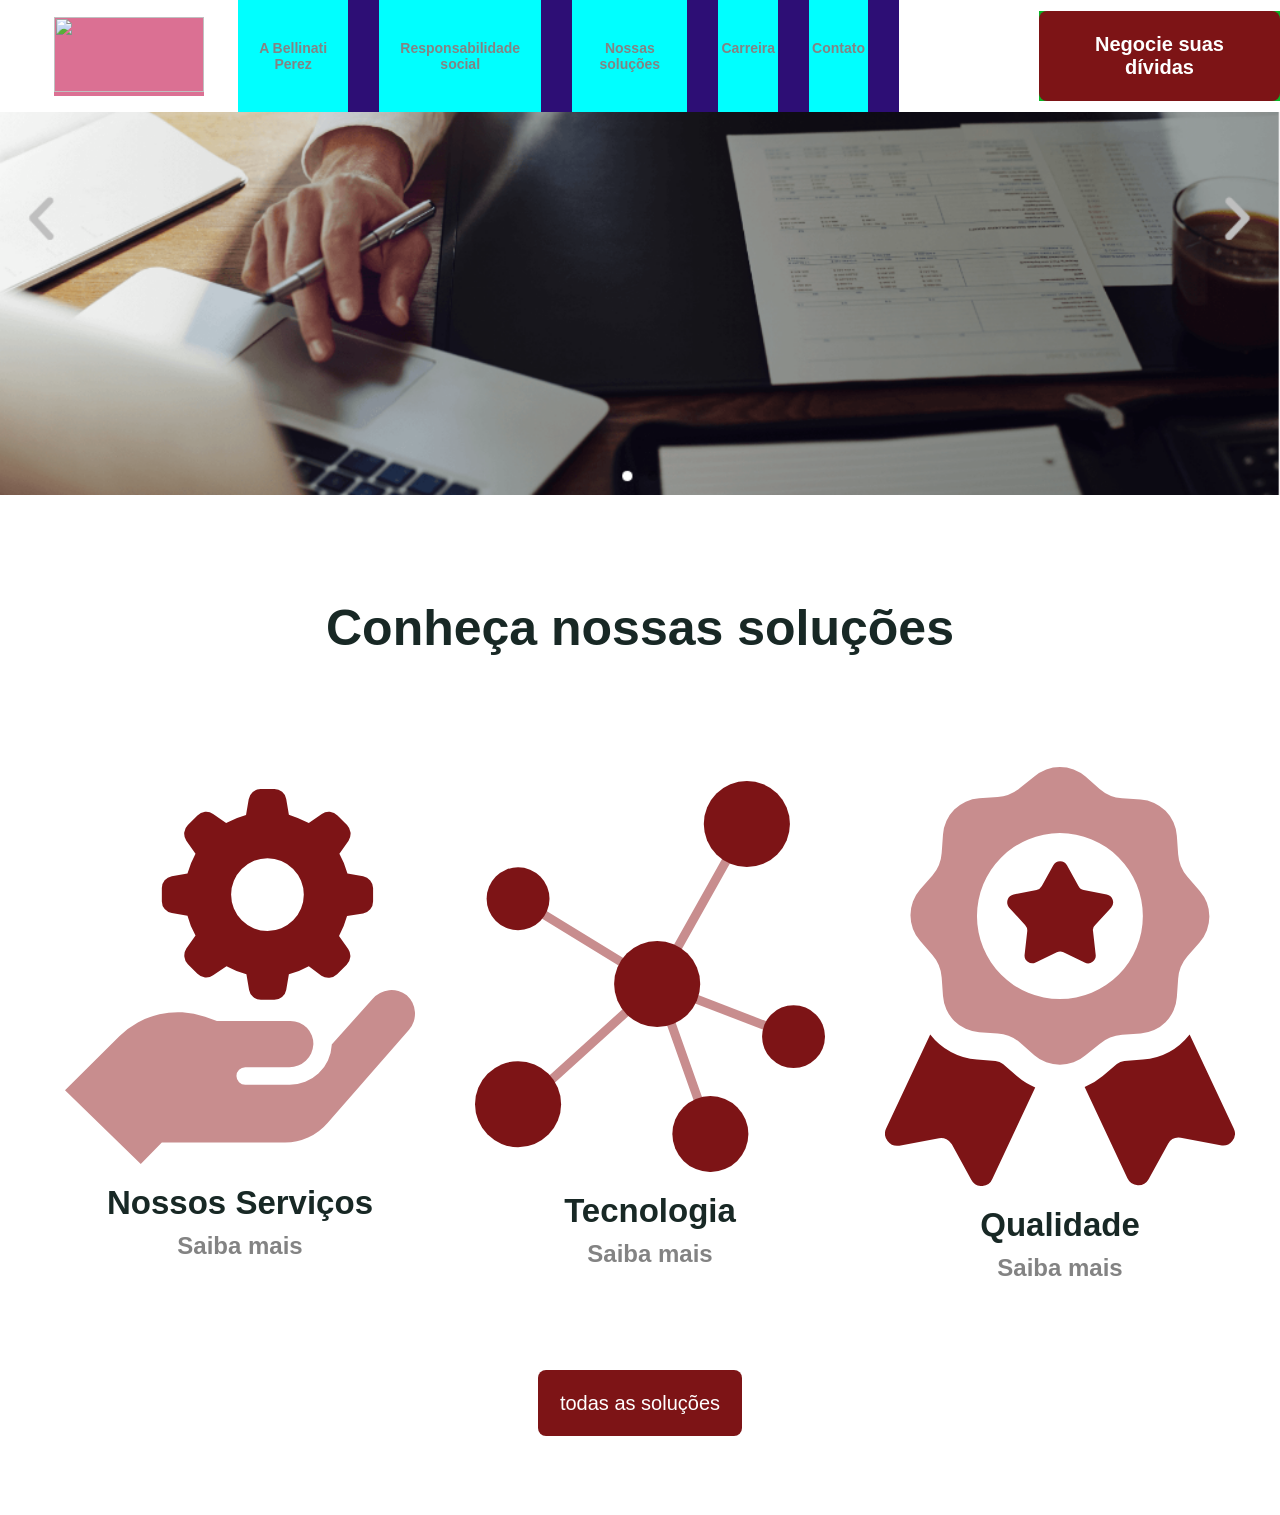
==== index.html @ e76a103a "Bellinati Website" ====
<!DOCTYPE html>
<html lang="en">
<head>
    <meta charset="UTF-8">
    <meta http-equiv="X-UA-Compatible" content="IE=edge">
    <meta name="viewport" content="width=device-width, initial-scale=1.0">
    <title>Belinati Peres - Negocie sua dívida</title>
    <link rel="stylesheet" href="style.css">
</head>
<body>
    
    <header>
        
        <div class="img">
            <a href="#"><img src="https://www.bellinatiperez.com.br/wp-content/uploads//2021/03/Grupo-1495-novo.svg" width="150px" height="75px"></a>
        </div>
        <div>
            <h1 id="btnmenu"><i class="fa-solid fa-bars"></i></h1>
        </div>
    
        <div class="menu-header" >
            <a href="#"><li>A Bellinati Perez</li></a>
            <a href="#"><li>Responsabilidade social</li></a>
            <a href="#"><li>Nossas soluções</li></a> 
            <a href="#"><li>Carreira</li></a>
            <a href="#" class="contato"><li>Contato<ul class="sublista"><li class="submenu">Fale com a gente</li><li class="submenu">Ouvidoria</li></ul>
            </li></a>
        </div>
        <div class="button">
            <a href="#" class="btn"><strong><div class="button-text">Negocie suas dívidas</div></strong></a>
        </div>
        

    </header>

    <main>

        <div id="banner">
            <img src="banner.png" alt="">
        </div>

        <div class="solucoes">

            <h1>Conheça nossas soluções</h1>

            <div>
                
                <div class="item-solucoes">
                    
                    <img src="solucoes1.svg" alt="">

                    <h2>Nossos Serviços</h2>
                    <h4>Saiba mais</h4>
                </div>

                <div class="item-solucoes">
                    
                    <img src="solucoes2.svg" alt="">

                    <h2>Tecnologia</h2>
                    <h4>Saiba mais</h4>
                </div>

                <div class="item-solucoes">
                    
                    <img src="solucoes3.svg" alt="">

                    <h2>Qualidade</h2>
                    <h4>Saiba mais</h4>
                </div>

                
            </div>

            <a href="http://" class="btn">todas as soluções</a>

        </div>


    </main>


</body>
<script src="https://kit.fontawesome.com/e38e078162.js" crossorigin="anonymous"></script>
<script src="javascript.js"></script>

</html>
---- style.css ----
* {
    margin: 0;
    padding: 0;
    font-family: Sans-serif;
}

header {
    display: flex;
    position: fixed;
    text-align: center;
    align-items: center;
    background-color: #ffffff;
    width: 100%;
}
.img{
    background-color: palevioletred;
    margin-right: 34px;
    margin-left: 54px;
}
.menu-header {
    display: flex;
    flex-direction: row;
    background-color: #2d0e75;
    margin: 0;
}
.menu-header a {
    text-decoration: none;
    font-size: 14px;
    color: #838383;
    font-weight: bold;
    background-color: aqua;
    padding: 40px 3px;
    margin-right: 31px;
}
.menu-header a:hover {
    color: #7d1416;
}
header div {
    display: flex;
    list-style: none;

}
.fa-solid{
    cursor: pointer;
}
.button-text {
    /*adicionar quebra de linha*/
    position: relative;
}
.button{
    margin-left: 140px;
    background-color: rgb(9, 182, 38);
}
.btn {
    color: #ffffff;
    background-color: #7d1416;
    padding: 22px 22px;
    font-size: 20px;
    border: none;
    border-radius: 8px;
    text-align: center;
    text-decoration: inherit;
    position: relative;
}
.btn:hover {
    background-color: #861517;
    cursor: pointer;
}
.sublista{
    list-style: none;
    cursor: pointer;
    display: none;
    position: relative;
    flex-direction: column;
    align-items: left;
}
.submenu{
    margin: 5px;
} 

/*Banner abaixo da navbar*/


#banner img{
    width: 100%;
}

/*seçao solucoes*/
.solucoes { 
    color: #333333;
    padding: 100px 25px;
    text-align: center;
}
.solucoes h1 {
    color: #182825;
    margin-bottom: 90px;
    font-size: 50px;
}
.solucoes div {
    display: flex;
    justify-content: center;
    margin-bottom: 40px;
}
.item-solucoes {
    flex-direction: column;
    padding: 20px 20px;
    margin-left: 20px;
    width: 33%;
}
.item-solucoes img {
    width: 100%;
}
.item-solucoes h2 {
    font-size: 33px;
    margin-top: 20px;
    color: #182825;
}
.item-solucoes h4{
    padding: 10px 0;
    font-size: 24px;
    color: #838383;
}
.item-solucoes h4:hover{
    color: #861517;
    cursor: pointer;
}
.solucoes .btn {
    font-size: 20px;  
}

@media (max-width: 700px) {
    .solucoes div {
        margin: 0 auto;
        flex-direction: column;
    }
    .item-solucoes {
        margin-top: 30px;
    }
    .menu-header {
        position: absolute;
        flex-direction: column;
        left: 50%;

        padding: 20px 10px;
        background-color: #ffffff;
        border-radius: 15px;
    }
    #btnmenu {
        display: flex;
    }
}

@media (min-width: 702px) {
    #btnmenu{
        display: none;
    }
}
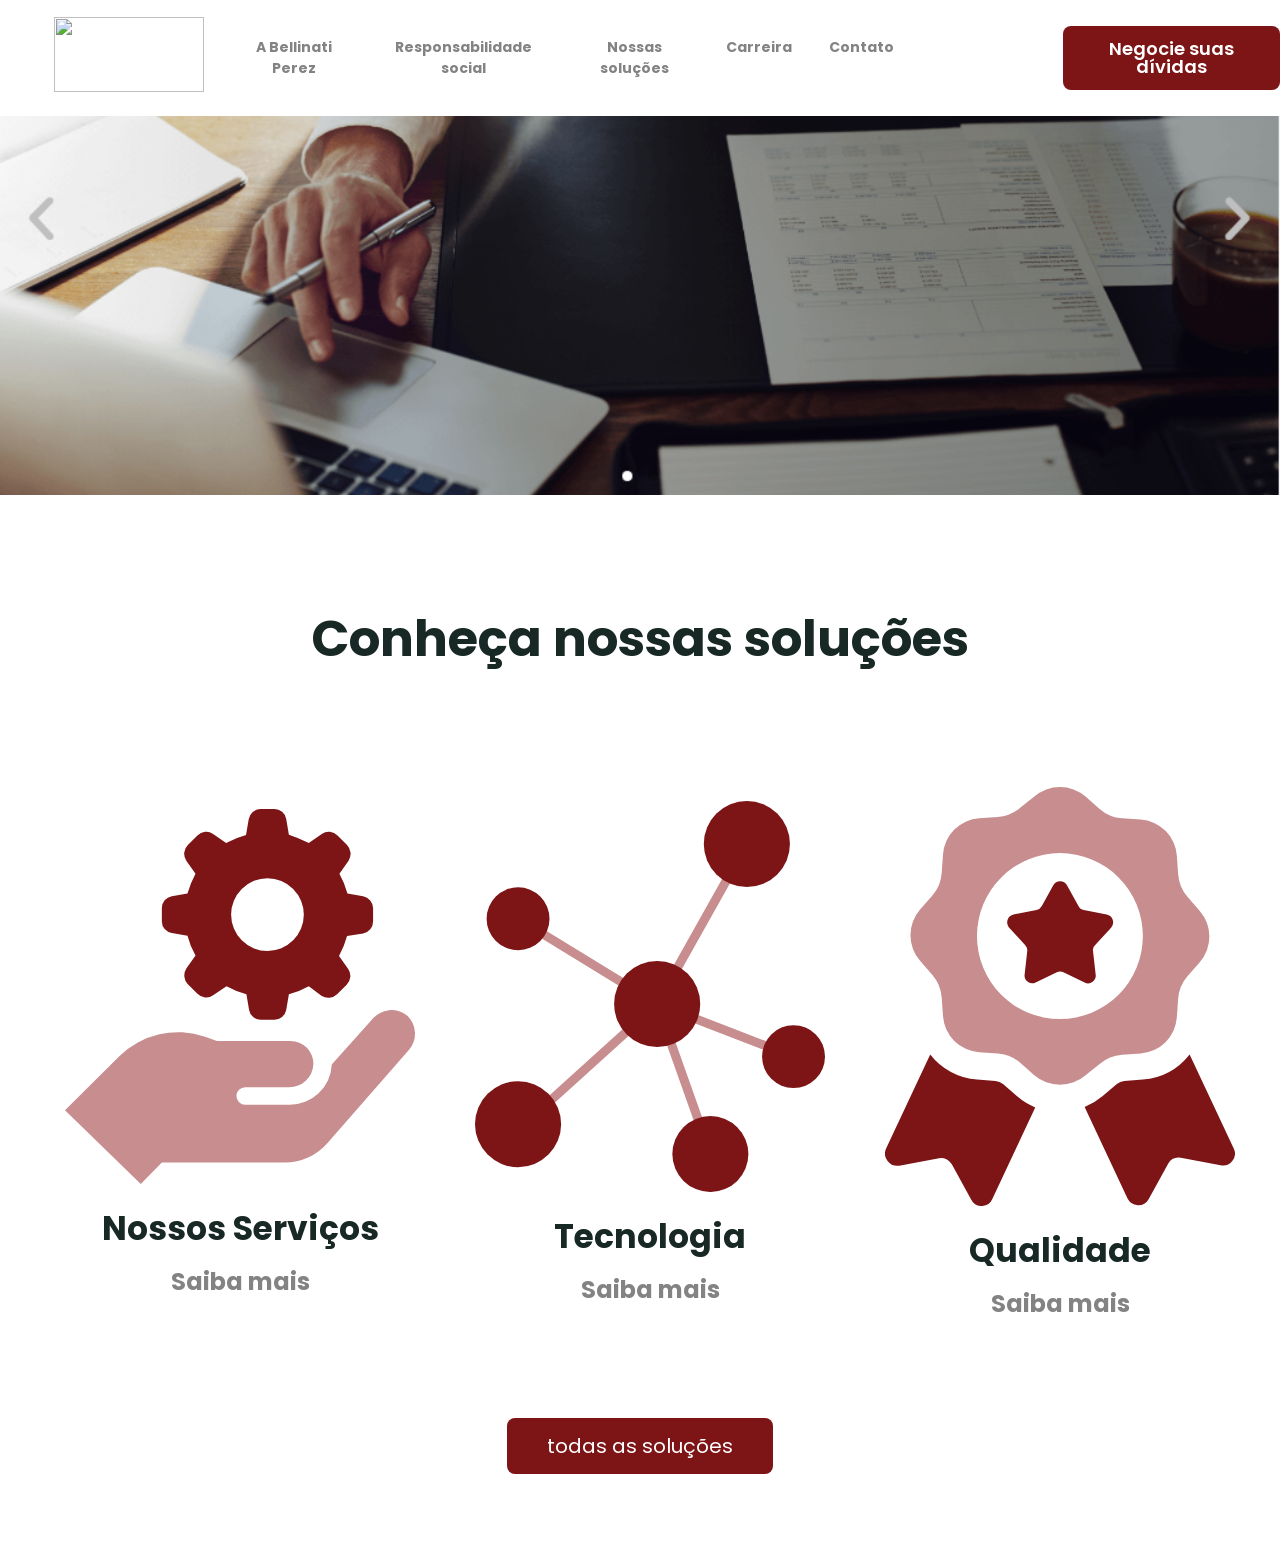
==== commit 87effb59: "Add files via upload" ====
--- a/index.html
+++ b/index.html
@@ -1,87 +1,90 @@
-<!DOCTYPE html>
-<html lang="en">
-<head>
-    <meta charset="UTF-8">
-    <meta http-equiv="X-UA-Compatible" content="IE=edge">
-    <meta name="viewport" content="width=device-width, initial-scale=1.0">
-    <title>Belinati Peres - Negocie sua dívida</title>
-    <link rel="stylesheet" href="style.css">
-</head>
-<body>
-    
-    <header>
-        
-        <div class="img">
-            <a href="#"><img src="https://www.bellinatiperez.com.br/wp-content/uploads//2021/03/Grupo-1495-novo.svg" width="150px" height="75px"></a>
-        </div>
-        <div>
-            <h1 id="btnmenu"><i class="fa-solid fa-bars"></i></h1>
-        </div>
-    
-        <div class="menu-header" >
-            <a href="#"><li>A Bellinati Perez</li></a>
-            <a href="#"><li>Responsabilidade social</li></a>
-            <a href="#"><li>Nossas soluções</li></a> 
-            <a href="#"><li>Carreira</li></a>
-            <a href="#" class="contato"><li>Contato<ul class="sublista"><li class="submenu">Fale com a gente</li><li class="submenu">Ouvidoria</li></ul>
-            </li></a>
-        </div>
-        <div class="button">
-            <a href="#" class="btn"><strong><div class="button-text">Negocie suas dívidas</div></strong></a>
-        </div>
-        
-
-    </header>
-
-    <main>
-
-        <div id="banner">
-            <img src="banner.png" alt="">
-        </div>
-
-        <div class="solucoes">
-
-            <h1>Conheça nossas soluções</h1>
-
-            <div>
-                
-                <div class="item-solucoes">
-                    
-                    <img src="solucoes1.svg" alt="">
-
-                    <h2>Nossos Serviços</h2>
-                    <h4>Saiba mais</h4>
-                </div>
-
-                <div class="item-solucoes">
-                    
-                    <img src="solucoes2.svg" alt="">
-
-                    <h2>Tecnologia</h2>
-                    <h4>Saiba mais</h4>
-                </div>
-
-                <div class="item-solucoes">
-                    
-                    <img src="solucoes3.svg" alt="">
-
-                    <h2>Qualidade</h2>
-                    <h4>Saiba mais</h4>
-                </div>
-
-                
-            </div>
-
-            <a href="http://" class="btn">todas as soluções</a>
-
-        </div>
-
-
-    </main>
-
-
-</body>
-<script src="https://kit.fontawesome.com/e38e078162.js" crossorigin="anonymous"></script>
-<script src="javascript.js"></script>
-
+<!DOCTYPE html>
+<html lang="en">
+<head>
+    <meta charset="UTF-8">
+    <meta http-equiv="X-UA-Compatible" content="IE=edge">
+    <meta name="viewport" content="width=device-width, initial-scale=1.0">
+    <title>Belinati Peres - Negocie sua dívida</title>
+    <link rel="stylesheet" href="style.css">
+    <link rel="preconnect" href="https://fonts.googleapis.com">
+    <link rel="preconnect" href="https://fonts.gstatic.com" crossorigin>
+    <link href="https://fonts.googleapis.com/css2?family=Poppins:wght@300;400&display=swap" rel="stylesheet">
+</head>
+<body>
+    
+    <header>
+        
+        <div class="img">
+            <a href="#"><img src="https://www.bellinatiperez.com.br/wp-content/uploads//2021/03/Grupo-1495-novo.svg" width="150px" height="75px"></a>
+        </div>
+        <div>
+            <h1 id="btnmenu"><i class="fa-solid fa-bars"></i></h1>
+        </div>
+    
+        <div class="menu-header" >
+            <a href="#"><li>A Bellinati Perez</li></a>
+            <a href="#"><li>Responsabilidade social</li></a>
+            <a href="#"><li>Nossas soluções</li></a> 
+            <a href="#"><li>Carreira</li></a>
+            <a href="#" class="contato"><li>Contato<ul class="sublista"><li class="submenu">Fale com a gente</li><li class="submenu">Ouvidoria</li></ul>
+            </li></a>
+        </div>
+        <div class="button">
+            <a href="#" class="btn"><div class="button-text">Negocie suas dívidas</div></a>
+        </div>
+        
+
+    </header>
+
+    <main>
+
+        <div id="banner">
+            <img src="banner.png" alt="">
+        </div>
+
+        <div class="solucoes">
+
+            <h1>Conheça nossas soluções</h1>
+
+            <div>
+                
+                <div class="item-solucoes">
+                    
+                    <img src="solucoes1.svg" alt="">
+
+                    <h2>Nossos Serviços</h2>
+                    <h4>Saiba mais</h4>
+                </div>
+
+                <div class="item-solucoes">
+                    
+                    <img src="solucoes2.svg" alt="">
+
+                    <h2>Tecnologia</h2>
+                    <h4>Saiba mais</h4>
+                </div>
+
+                <div class="item-solucoes">
+                    
+                    <img src="solucoes3.svg" alt="">
+
+                    <h2>Qualidade</h2>
+                    <h4>Saiba mais</h4>
+                </div>
+
+                
+            </div>
+
+            <a href="http://" class="btn">todas as soluções</a>
+
+        </div>
+
+
+    </main>
+
+
+</body>
+<script src="https://kit.fontawesome.com/e38e078162.js" crossorigin="anonymous"></script>
+<script src="javascript.js"></script>
+
 </html>
--- a/style.css
+++ b/style.css
@@ -1,157 +1,167 @@
-* {
-    margin: 0;
-    padding: 0;
-    font-family: Sans-serif;
-}
-
-header {
-    display: flex;
-    position: fixed;
-    text-align: center;
-    align-items: center;
-    background-color: #ffffff;
-    width: 100%;
-}
-.img{
-    background-color: palevioletred;
-    margin-right: 34px;
-    margin-left: 54px;
-}
-.menu-header {
-    display: flex;
-    flex-direction: row;
-    background-color: #2d0e75;
-    margin: 0;
-}
-.menu-header a {
-    text-decoration: none;
-    font-size: 14px;
-    color: #838383;
-    font-weight: bold;
-    background-color: aqua;
-    padding: 40px 3px;
-    margin-right: 31px;
-}
-.menu-header a:hover {
-    color: #7d1416;
-}
-header div {
-    display: flex;
-    list-style: none;
-
-}
-.fa-solid{
-    cursor: pointer;
-}
-.button-text {
-    /*adicionar quebra de linha*/
-    position: relative;
-}
-.button{
-    margin-left: 140px;
-    background-color: rgb(9, 182, 38);
-}
-.btn {
-    color: #ffffff;
-    background-color: #7d1416;
-    padding: 22px 22px;
-    font-size: 20px;
-    border: none;
-    border-radius: 8px;
-    text-align: center;
-    text-decoration: inherit;
-    position: relative;
-}
-.btn:hover {
-    background-color: #861517;
-    cursor: pointer;
-}
-.sublista{
-    list-style: none;
-    cursor: pointer;
-    display: none;
-    position: relative;
-    flex-direction: column;
-    align-items: left;
-}
-.submenu{
-    margin: 5px;
-} 
-
-/*Banner abaixo da navbar*/
-
-
-#banner img{
-    width: 100%;
-}
-
-/*seçao solucoes*/
-.solucoes { 
-    color: #333333;
-    padding: 100px 25px;
-    text-align: center;
-}
-.solucoes h1 {
-    color: #182825;
-    margin-bottom: 90px;
-    font-size: 50px;
-}
-.solucoes div {
-    display: flex;
-    justify-content: center;
-    margin-bottom: 40px;
-}
-.item-solucoes {
-    flex-direction: column;
-    padding: 20px 20px;
-    margin-left: 20px;
-    width: 33%;
-}
-.item-solucoes img {
-    width: 100%;
-}
-.item-solucoes h2 {
-    font-size: 33px;
-    margin-top: 20px;
-    color: #182825;
-}
-.item-solucoes h4{
-    padding: 10px 0;
-    font-size: 24px;
-    color: #838383;
-}
-.item-solucoes h4:hover{
-    color: #861517;
-    cursor: pointer;
-}
-.solucoes .btn {
-    font-size: 20px;  
-}
-
-@media (max-width: 700px) {
-    .solucoes div {
-        margin: 0 auto;
-        flex-direction: column;
-    }
-    .item-solucoes {
-        margin-top: 30px;
-    }
-    .menu-header {
-        position: absolute;
-        flex-direction: column;
-        left: 50%;
-
-        padding: 20px 10px;
-        background-color: #ffffff;
-        border-radius: 15px;
-    }
-    #btnmenu {
-        display: flex;
-    }
-}
-
-@media (min-width: 702px) {
-    #btnmenu{
-        display: none;
-    }
+* {
+    margin: 0;
+    padding: 0;
+    font-family: 'Poppins', sans-serif;
+}
+
+header {
+    display: flex;
+    position: fixed;
+    text-align: center;
+    align-items: center;
+    background-color: #ffffff;
+    width: 100%;
+}
+.img{
+    margin-right: 34px;
+    margin-left: 54px;
+}
+.menu-header {
+    display: flex;
+    flex-direction: row;
+    margin: 0;
+}
+.menu-header a {
+    text-decoration: none;
+    font-size: 14px;
+    color: #838383;
+    font-weight: bold;
+    padding: 37px 3px;
+    margin-right: 31px;
+}
+.menu-header a:hover {
+    color: #7d1416;
+}
+header div {
+    display: flex;
+    list-style: none;
+
+}
+.fa-solid{
+    cursor: pointer;
+}
+.button-text {
+    max-width: 13ch;
+    font-size: 18px;
+    font-weight: 550;
+    line-height: 18px;
+}
+.btn {
+    color: #ffffff;
+    background-color: #7d1416;
+    padding: 14px 40px;
+    border: none;
+    border-radius: 8px;
+    text-align: center;
+    text-decoration: inherit;
+    position: relative;
+}
+.btn:hover {
+    background-color: #861517;
+    cursor: pointer;
+}
+.button{
+    margin-left: 135px;
+}
+.sublista{
+    list-style: none;
+    cursor: pointer;
+    display: none;
+    position: relative;
+    flex-direction: column;
+    align-items: left;
+}
+.submenu{
+    margin: 5px;
+} 
+
+/*Banner abaixo da navbar*/
+
+
+#banner img{
+    width: 100%;
+}
+
+/*seçao solucoes*/
+.solucoes { 
+    color: #333333;
+    padding: 100px 25px;
+    text-align: center;
+}
+.solucoes h1 {
+    color: #182825;
+    margin-bottom: 90px;
+    font-size: 50px;
+}
+.solucoes div {
+    display: flex;
+    justify-content: center;
+    margin-bottom: 40px;
+}
+.item-solucoes {
+    flex-direction: column;
+    padding: 20px 20px;
+    margin-left: 20px;
+    width: 33%;
+}
+.item-solucoes img {
+    width: 100%;
+}
+.item-solucoes h2 {
+    font-size: 33px;
+    margin-top: 20px;
+    color: #182825;
+}
+.item-solucoes h4{
+    padding: 10px 0;
+    font-size: 24px;
+    color: #838383;
+}
+.item-solucoes h4:hover{
+    color: #861517;
+    cursor: pointer;
+}
+.solucoes .btn {
+    font-size: 20px;  
+}
+
+@media (max-width: 769px) {
+    header{
+        position: fixed;
+        display: flex;
+        flex-wrap: wrap;
+        justify-content: space-around;
+    }
+    .img{
+        margin: 0;
+        padding: 0 55px;
+    }
+    .button{
+        margin: 0;
+        padding: 0 50px;
+    }
+    .solucoes div {
+        margin: 0 auto;
+        flex-direction: column;
+    }
+    .item-solucoes {
+        margin-top: 30px;
+    }
+    .menu-header {
+        flex-direction: column;
+        left: 50%;
+        padding: 20px 10px;
+        background-color: #ffffff;
+        border-radius: 15px;
+    }
+    #btnmenu {
+        display: flex;
+        position: relative;
+    }
+}
+
+@media (min-width: 1150px) {
+    #btnmenu{
+        display: none;
+    }
 }
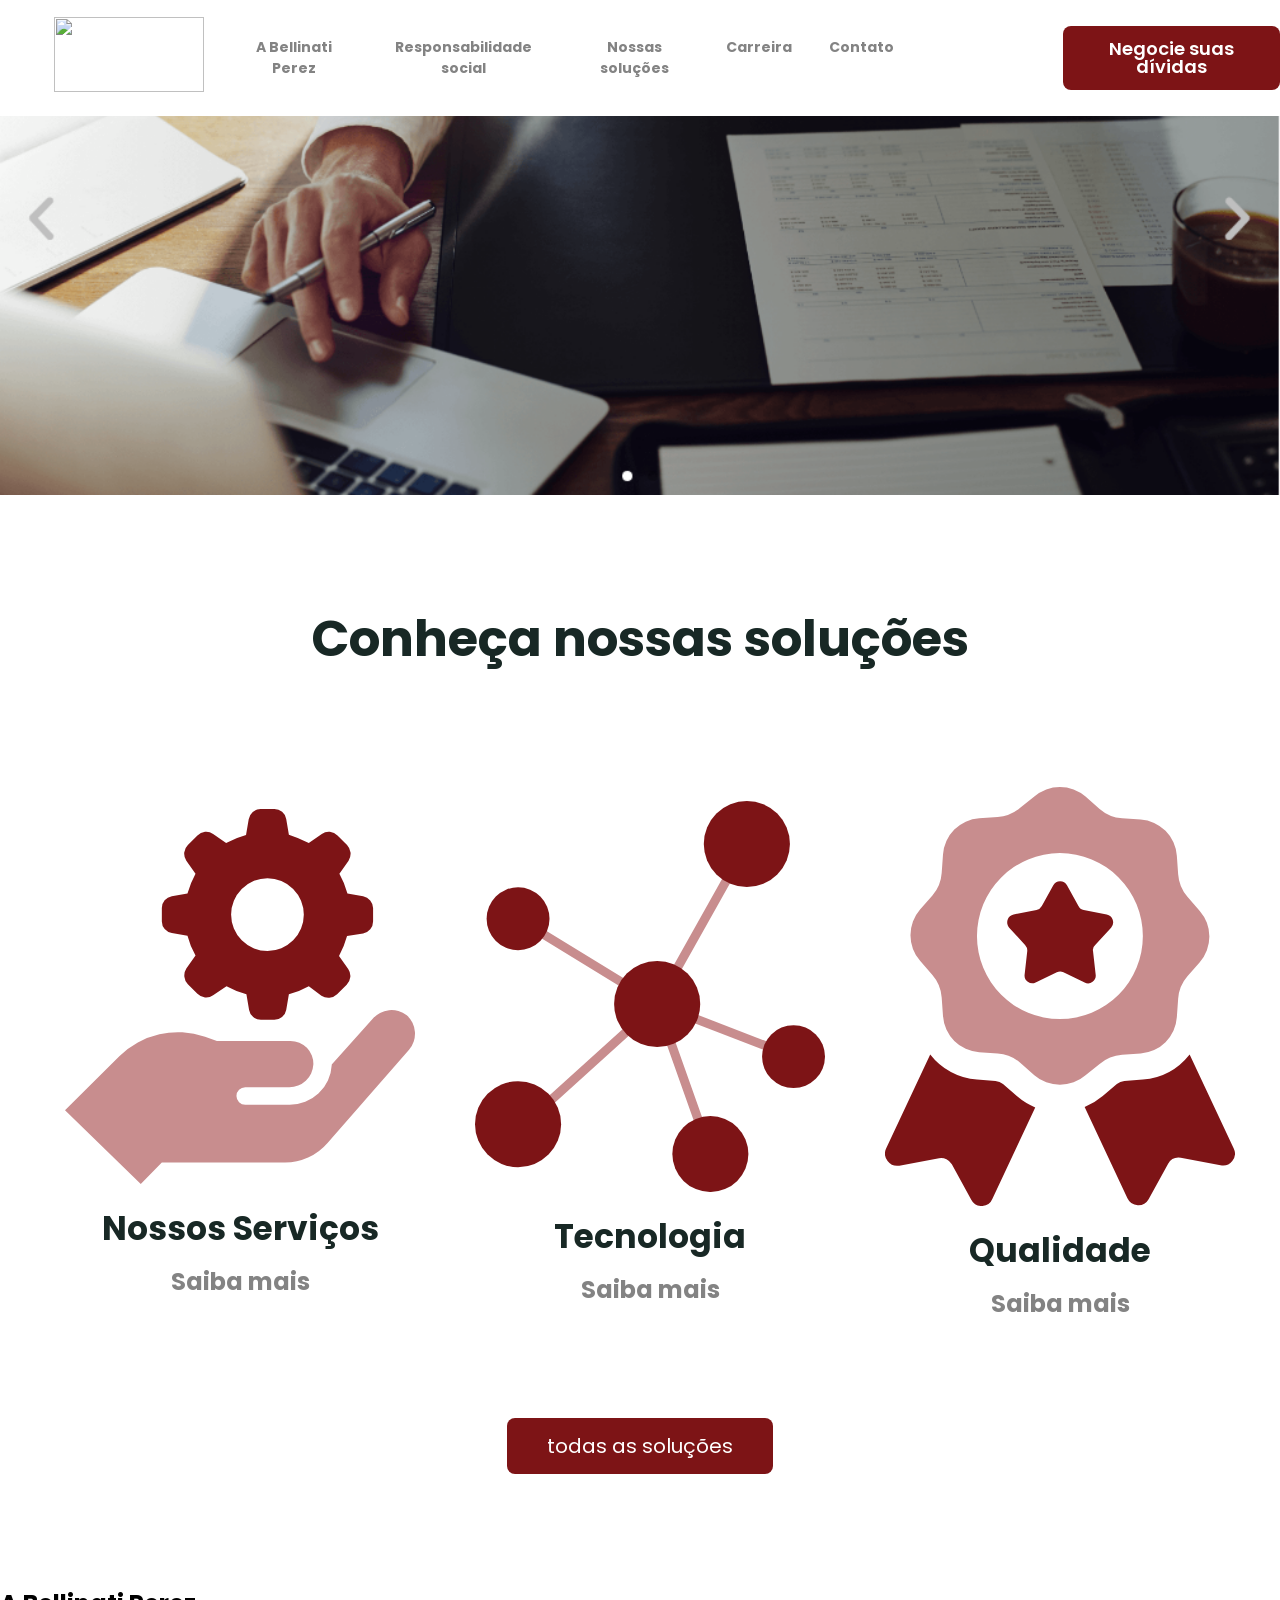
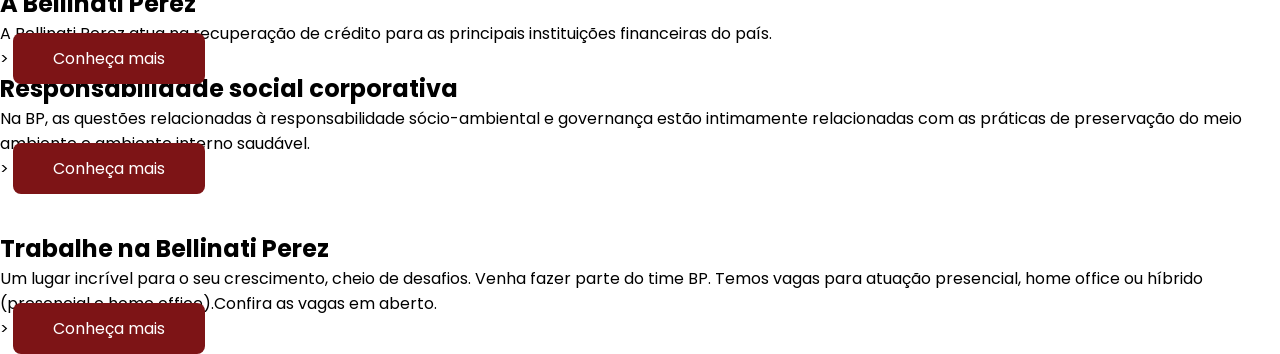
==== commit 387626f3: "Add files via upload" ====
--- a/index.html
+++ b/index.html
@@ -5,6 +5,7 @@
     <meta http-equiv="X-UA-Compatible" content="IE=edge">
     <meta name="viewport" content="width=device-width, initial-scale=1.0">
     <title>Belinati Peres - Negocie sua dívida</title>
+    <link href="favicon.ico" rel="shortcut icon" type="image/x-icon" />
     <link rel="stylesheet" href="style.css">
     <link rel="preconnect" href="https://fonts.googleapis.com">
     <link rel="preconnect" href="https://fonts.gstatic.com" crossorigin>
@@ -13,26 +14,26 @@
 <body>
     
     <header>
+        <nav>
+            <div class="img">
+                <a href="facebook.com"><img src="https://www.bellinatiperez.com.br/wp-content/uploads//2021/03/Grupo-1495-novo.svg" width="150px" height="75px"></a>
+            </div>
+            <div>
+                <h1 id="btnmenu"><i class="fa-solid fa-bars"></i></h1>
+            </div>
         
-        <div class="img">
-            <a href="#"><img src="https://www.bellinatiperez.com.br/wp-content/uploads//2021/03/Grupo-1495-novo.svg" width="150px" height="75px"></a>
-        </div>
-        <div>
-            <h1 id="btnmenu"><i class="fa-solid fa-bars"></i></h1>
-        </div>
-    
-        <div class="menu-header" >
-            <a href="#"><li>A Bellinati Perez</li></a>
-            <a href="#"><li>Responsabilidade social</li></a>
-            <a href="#"><li>Nossas soluções</li></a> 
-            <a href="#"><li>Carreira</li></a>
-            <a href="#" class="contato"><li>Contato<ul class="sublista"><li class="submenu">Fale com a gente</li><li class="submenu">Ouvidoria</li></ul>
-            </li></a>
-        </div>
-        <div class="button">
-            <a href="#" class="btn"><div class="button-text">Negocie suas dívidas</div></a>
-        </div>
-        
+            <div class="menu-header" >
+                <a href="#"><li>A Bellinati Perez</li></a>
+                <a href="#"><li>Responsabilidade social</li></a>
+                <a href="#"><li>Nossas soluções</li></a> 
+                <a href="#"><li>Carreira</li></a>
+                <a href="#" class="contato"><li>Contato<ul class="sublista"><li class="submenu">Fale com a gente</li><li class="submenu">Ouvidoria</li></ul>
+                </li></a>
+            </div>
+            <div class="button">
+                <a href="#" class="btn"><div class="button-text">Negocie suas dívidas</div></a>
+            </div>
+        </nav>
 
     </header>
 
@@ -78,6 +79,39 @@
             <a href="http://" class="btn">todas as soluções</a>
 
         </div>
+        <div class="sobre">
+            <div class="sobre1">
+                <div class="img-sobre1">
+                    <img src="sobre1.png" alt="">
+                </div>
+                <div class="texto-sobre1">
+                    <h2>A Bellinati Perez</h2>
+                    <p>A Bellinati Perez atua na recuperação de crédito para as principais instituições financeiras do país.</p>>
+                    <a href="http://" class="btn">Conheça mais</a>
+                </div>
+            </div>
+            <div class="sobre2">
+                <div class="texto-sobre1">
+                    <h2>Responsabilidade social corporativa</h2>
+                    <p>Na BP, as questões relacionadas à responsabilidade sócio-ambiental e governança estão intimamente relacionadas com as práticas de preservação do meio ambiente e ambiente interno saudável.</p>>
+                    <a href="http://" class="btn">Conheça mais</a>
+                </div>
+                <div class="img-sobre1">
+                    <img src="https://www.bellinatiperez.com.br/wp-content/uploads/2021/04/Grupo-1502.png" alt="">
+                </div>
+            </div>
+            <div class="sobre3">
+                <div class="img-sobre1">
+                    <img src="https://www.bellinatiperez.com.br/wp-content/uploads/2021/04/Grupo-1503.png" alt="">
+                </div>
+                <div class="texto-sobre1">
+                    <h2>Trabalhe na Bellinati Perez</h2>
+                    <p>Um lugar incrível para o seu crescimento, cheio de desafios. Venha fazer parte do time BP.
+                        Temos vagas para atuação presencial, home office ou híbrido (presencial e home office).<a>Confira as vagas em aberto.</a></p>>
+                    <a href="http://" class="btn">Conheça mais</a>
+                </div>
+            </div>
+        </div>
 
 
     </main>
--- a/style.css
+++ b/style.css
@@ -3,8 +3,12 @@
     padding: 0;
     font-family: 'Poppins', sans-serif;
 }
-
-header {
+header{
+    display: block;
+    position: absolute;
+    width: 100%;
+}
+nav {
     display: flex;
     position: fixed;
     text-align: center;
@@ -126,7 +130,7 @@
 }
 
 @media (max-width: 769px) {
-    header{
+    nav{
         position: fixed;
         display: flex;
         flex-wrap: wrap;
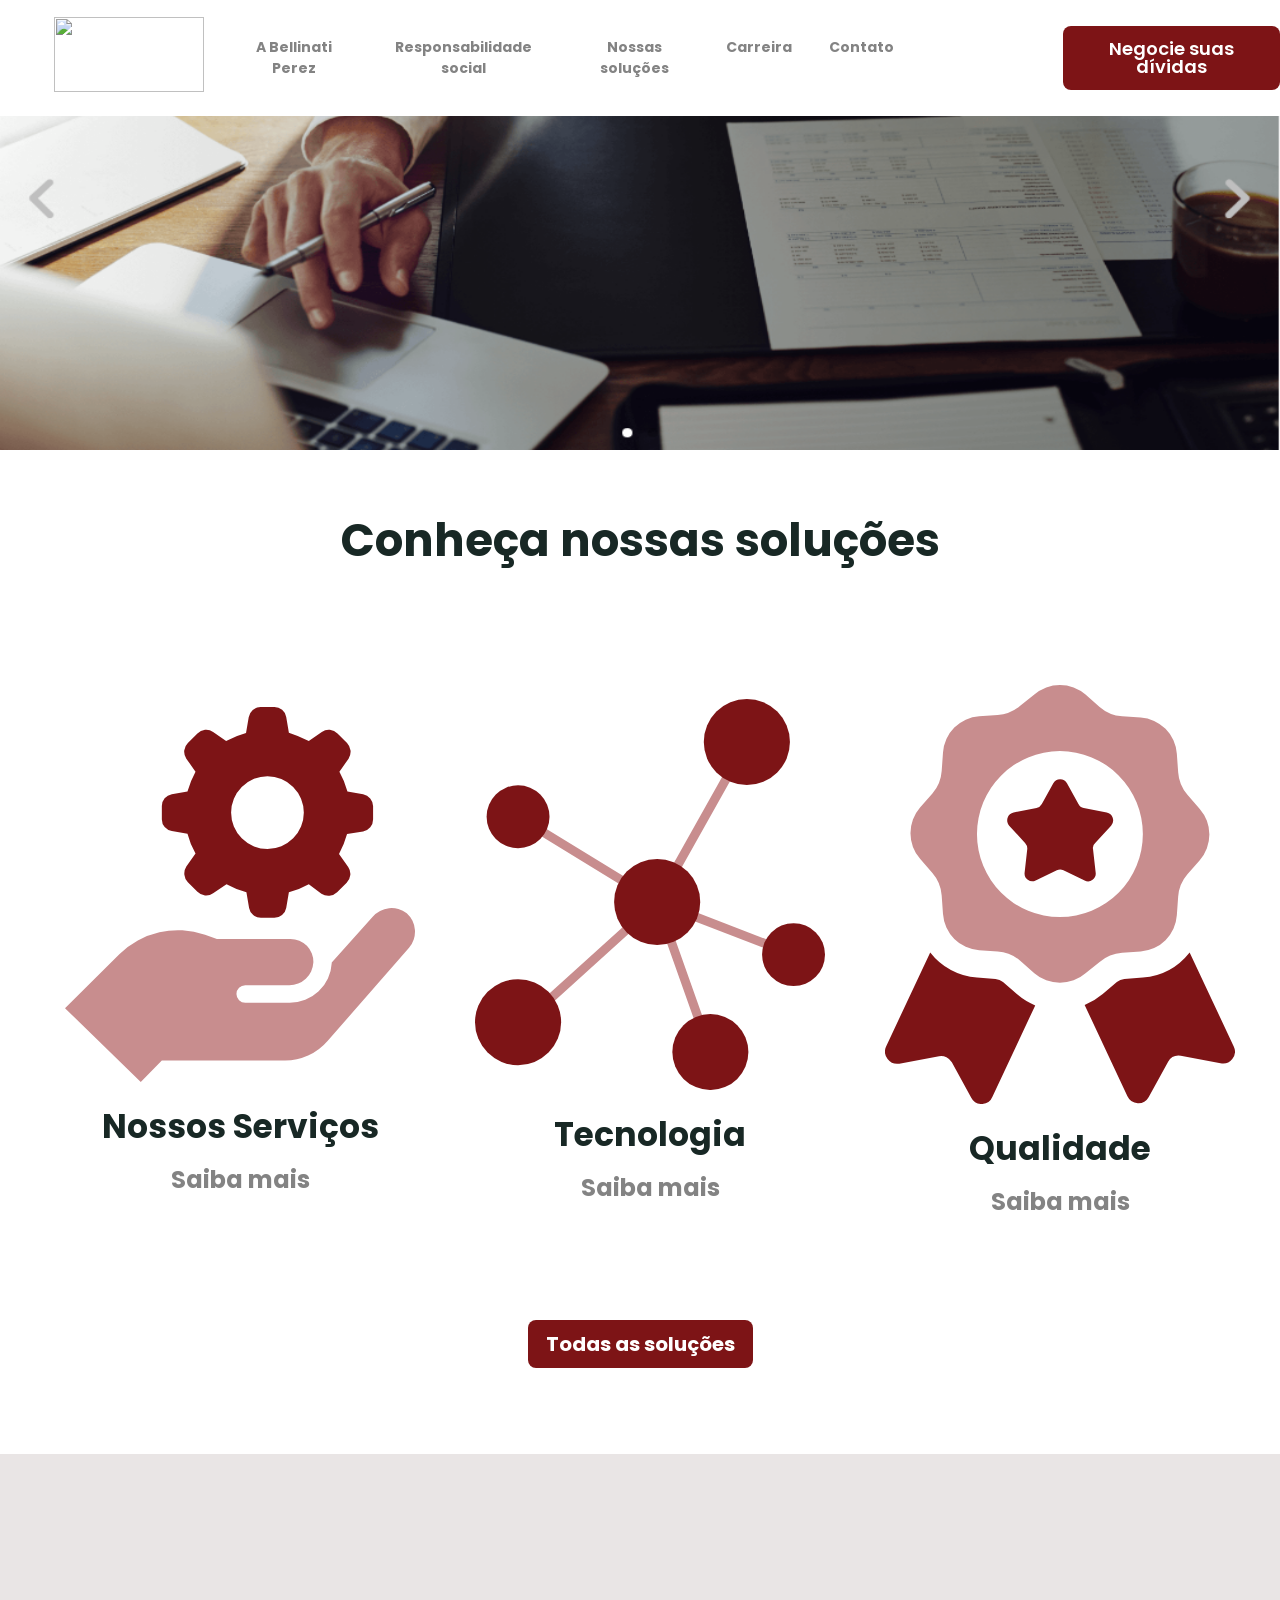
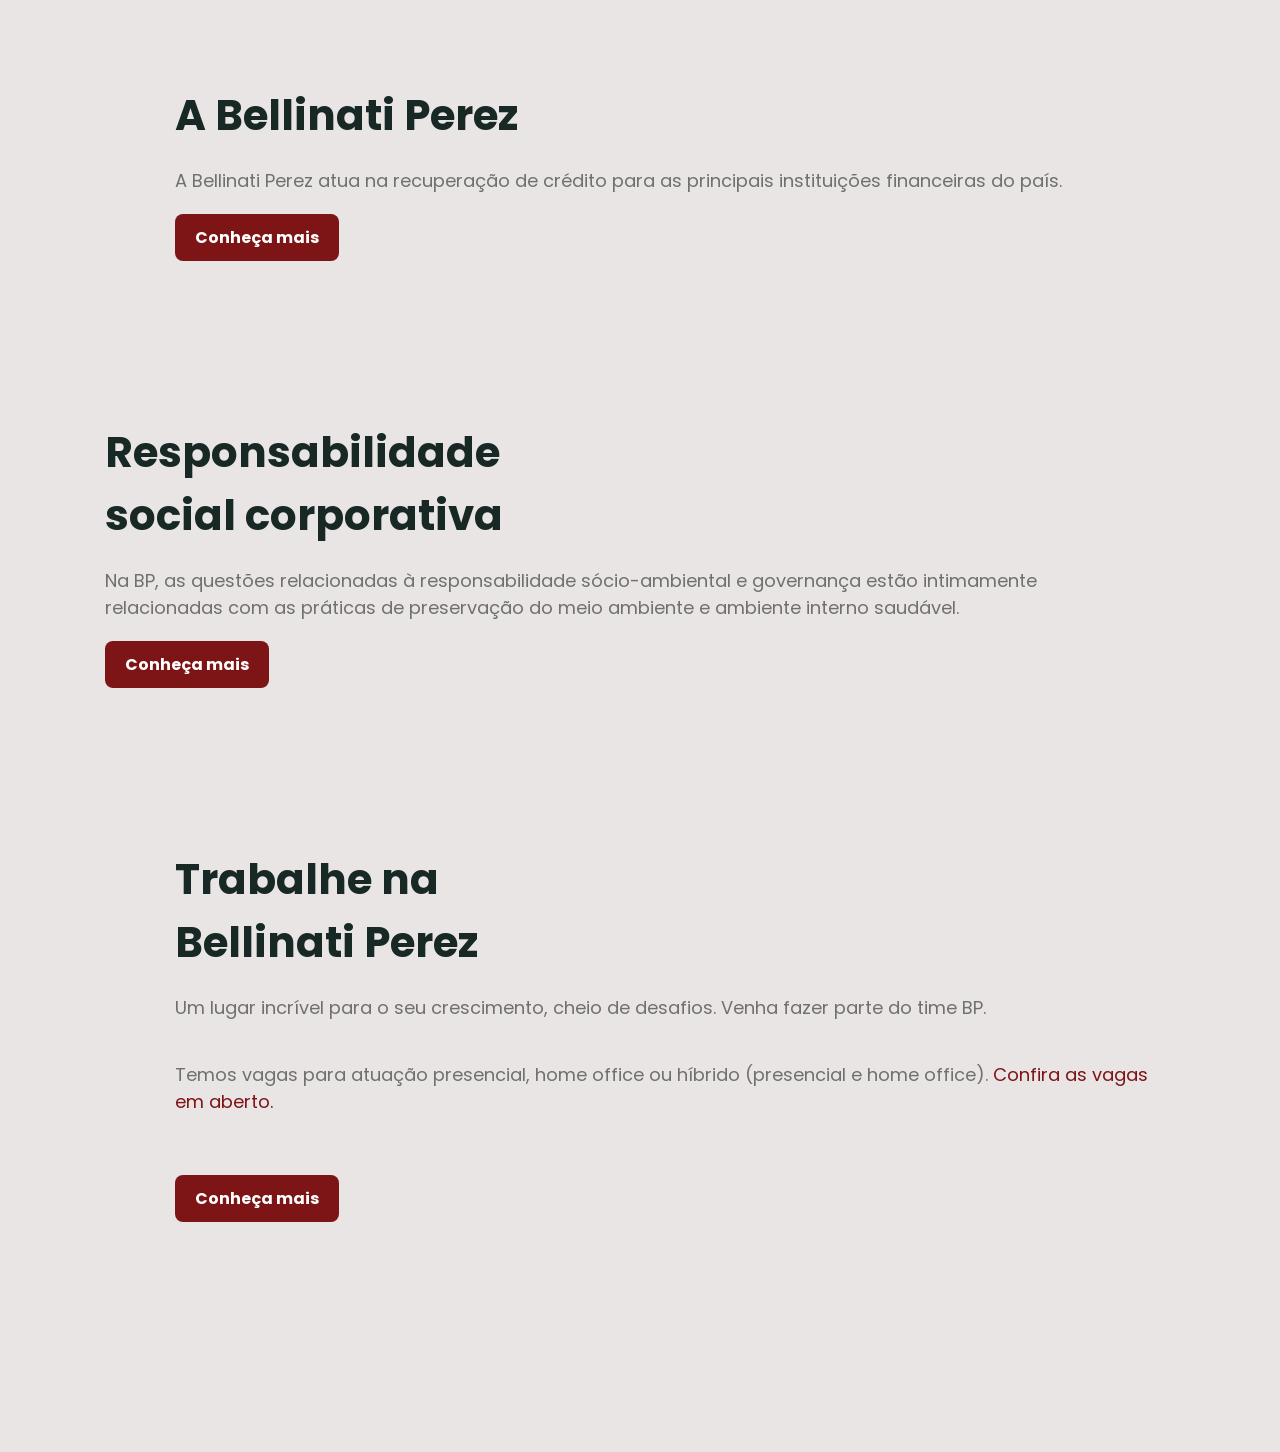
==== commit 04f109f6: "Add files via upload" ====
--- a/index.html
+++ b/index.html
@@ -5,14 +5,12 @@
     <meta http-equiv="X-UA-Compatible" content="IE=edge">
     <meta name="viewport" content="width=device-width, initial-scale=1.0">
     <title>Belinati Peres - Negocie sua dívida</title>
-    <link href="favicon.ico" rel="shortcut icon" type="image/x-icon" />
     <link rel="stylesheet" href="style.css">
     <link rel="preconnect" href="https://fonts.googleapis.com">
     <link rel="preconnect" href="https://fonts.gstatic.com" crossorigin>
     <link href="https://fonts.googleapis.com/css2?family=Poppins:wght@300;400&display=swap" rel="stylesheet">
 </head>
 <body>
-    
     <header>
         <nav>
             <div class="img">
@@ -21,63 +19,42 @@
             <div>
                 <h1 id="btnmenu"><i class="fa-solid fa-bars"></i></h1>
             </div>
-        
             <div class="menu-header" >
                 <a href="#"><li>A Bellinati Perez</li></a>
                 <a href="#"><li>Responsabilidade social</li></a>
                 <a href="#"><li>Nossas soluções</li></a> 
                 <a href="#"><li>Carreira</li></a>
-                <a href="#" class="contato"><li>Contato<ul class="sublista"><li class="submenu">Fale com a gente</li><li class="submenu">Ouvidoria</li></ul>
-                </li></a>
+                <a href="#" class="contato"><li>Contato</li></a>
             </div>
             <div class="button">
                 <a href="#" class="btn"><div class="button-text">Negocie suas dívidas</div></a>
             </div>
         </nav>
-
     </header>
-
     <main>
-
         <div id="banner">
             <img src="banner.png" alt="">
         </div>
-
         <div class="solucoes">
-
             <h1>Conheça nossas soluções</h1>
-
             <div>
-                
-                <div class="item-solucoes">
-                    
+                <div class="item-solucoes">   
                     <img src="solucoes1.svg" alt="">
-
                     <h2>Nossos Serviços</h2>
                     <h4>Saiba mais</h4>
                 </div>
-
                 <div class="item-solucoes">
-                    
                     <img src="solucoes2.svg" alt="">
-
                     <h2>Tecnologia</h2>
                     <h4>Saiba mais</h4>
                 </div>
-
                 <div class="item-solucoes">
-                    
                     <img src="solucoes3.svg" alt="">
-
                     <h2>Qualidade</h2>
                     <h4>Saiba mais</h4>
                 </div>
-
-                
             </div>
-
-            <a href="http://" class="btn">todas as soluções</a>
-
+            <a href="http://" class="btn-padrao">Todas as soluções</a>
         </div>
         <div class="sobre">
             <div class="sobre1">
@@ -85,30 +62,30 @@
                     <img src="sobre1.png" alt="">
                 </div>
                 <div class="texto-sobre1">
-                    <h2>A Bellinati Perez</h2>
-                    <p>A Bellinati Perez atua na recuperação de crédito para as principais instituições financeiras do país.</p>>
-                    <a href="http://" class="btn">Conheça mais</a>
+                    <h2 id>A Bellinati Perez</h2>
+                    <p>A Bellinati Perez atua na recuperação de crédito para as principais instituições financeiras do país.</p>
+                    <a href="http://" class="btn-padrao">Conheça mais</a>
                 </div>
             </div>
-            <div class="sobre2">
+            <div class="sobre1">
                 <div class="texto-sobre1">
                     <h2>Responsabilidade social corporativa</h2>
-                    <p>Na BP, as questões relacionadas à responsabilidade sócio-ambiental e governança estão intimamente relacionadas com as práticas de preservação do meio ambiente e ambiente interno saudável.</p>>
-                    <a href="http://" class="btn">Conheça mais</a>
+                    <p>Na BP, as questões relacionadas à responsabilidade sócio-ambiental e governança estão intimamente relacionadas com as práticas de preservação do meio ambiente e ambiente interno saudável.</p>
+                    <a href="http://" class="btn-padrao">Conheça mais</a>
                 </div>
                 <div class="img-sobre1">
                     <img src="https://www.bellinatiperez.com.br/wp-content/uploads/2021/04/Grupo-1502.png" alt="">
                 </div>
             </div>
-            <div class="sobre3">
+            <div class="sobre1">
                 <div class="img-sobre1">
                     <img src="https://www.bellinatiperez.com.br/wp-content/uploads/2021/04/Grupo-1503.png" alt="">
                 </div>
                 <div class="texto-sobre1">
                     <h2>Trabalhe na Bellinati Perez</h2>
                     <p>Um lugar incrível para o seu crescimento, cheio de desafios. Venha fazer parte do time BP.
-                        Temos vagas para atuação presencial, home office ou híbrido (presencial e home office).<a>Confira as vagas em aberto.</a></p>>
-                    <a href="http://" class="btn">Conheça mais</a>
+                    <p>Temos vagas para atuação presencial, home office ou híbrido (presencial e home office).<a href="#"> Confira as vagas em aberto.</a></p></p>
+                    <a href="http://" class="btn-padrao">Conheça mais</a>
                 </div>
             </div>
         </div>
--- a/style.css
+++ b/style.css
@@ -50,6 +50,8 @@
     font-weight: 550;
     line-height: 18px;
 }
+
+/*botão header */
 .btn {
     color: #ffffff;
     background-color: #7d1416;
@@ -67,35 +69,25 @@
 .button{
     margin-left: 135px;
 }
-.sublista{
-    list-style: none;
-    cursor: pointer;
-    display: none;
-    position: relative;
-    flex-direction: column;
-    align-items: left;
-}
-.submenu{
-    margin: 5px;
-} 
 
 /*Banner abaixo da navbar*/
-
-
 #banner img{
     width: 100%;
+    cursor: pointer;
+    max-height: 450px;
 }
 
 /*seçao solucoes*/
 .solucoes { 
     color: #333333;
-    padding: 100px 25px;
-    text-align: center;
+    padding: 50px 25px;
+    text-align: center;
+    margin-bottom: 45px;
 }
 .solucoes h1 {
     color: #182825;
     margin-bottom: 90px;
-    font-size: 50px;
+    font-size: 45px;
 }
 .solucoes div {
     display: flex;
@@ -125,11 +117,68 @@
     color: #861517;
     cursor: pointer;
 }
-.solucoes .btn {
-    font-size: 20px;  
-}
-
-@media (max-width: 769px) {
+.solucoes .btn-padrao{
+    font-size: 20px;
+    padding: 10px 18px;
+}
+
+/*botão padrão*/
+.btn-padrao {
+    color: #ffffff;
+    background-color: #7d1416;
+    padding: 11px 20px;
+    border: none;
+    border-radius: 8px;
+    text-align: center;
+    text-decoration: inherit;
+    font-weight: bold;
+}
+
+ /* seção sobre */
+.sobre {
+    background-color: #e9e5e5;
+    display: flex;
+    flex-flow: column wrap;
+    padding: 150px 105px;
+}
+.sobre1 {
+    gap: 70px;
+    display: flex;
+}
+.sobre p {
+    color: #707070;
+    font-size: 18px;
+    padding: 20px 0;
+}
+.sobre h2 {
+    font-size: 42px;
+    color: #182825;
+    max-width: 400px;
+}
+.sobre div {
+    display: flex;
+    padding: 40px 0;
+}
+.texto-sobre1 {
+    display: flex;
+    flex-flow: column nowrap;
+    align-items: flex-start;
+    justify-content: space-evenly;
+
+}
+.texto-sobre1 .btn{
+    padding: 10px 18px;
+}
+.texto-sobre1 p a {
+    color: #7d1416;
+    cursor: pointer;
+    text-decoration: none;
+}
+.img-sobre1 {
+    margin: 0;
+}
+
+@media (max-width: 1150px) {
     nav{
         position: fixed;
         display: flex;
@@ -157,11 +206,15 @@
         padding: 20px 10px;
         background-color: #ffffff;
         border-radius: 15px;
+        display: none;
     }
     #btnmenu {
         display: flex;
         position: relative;
     }
+    .sobre1 {
+        flex-direction: column;
+    }
 }
 
 @media (min-width: 1150px) {
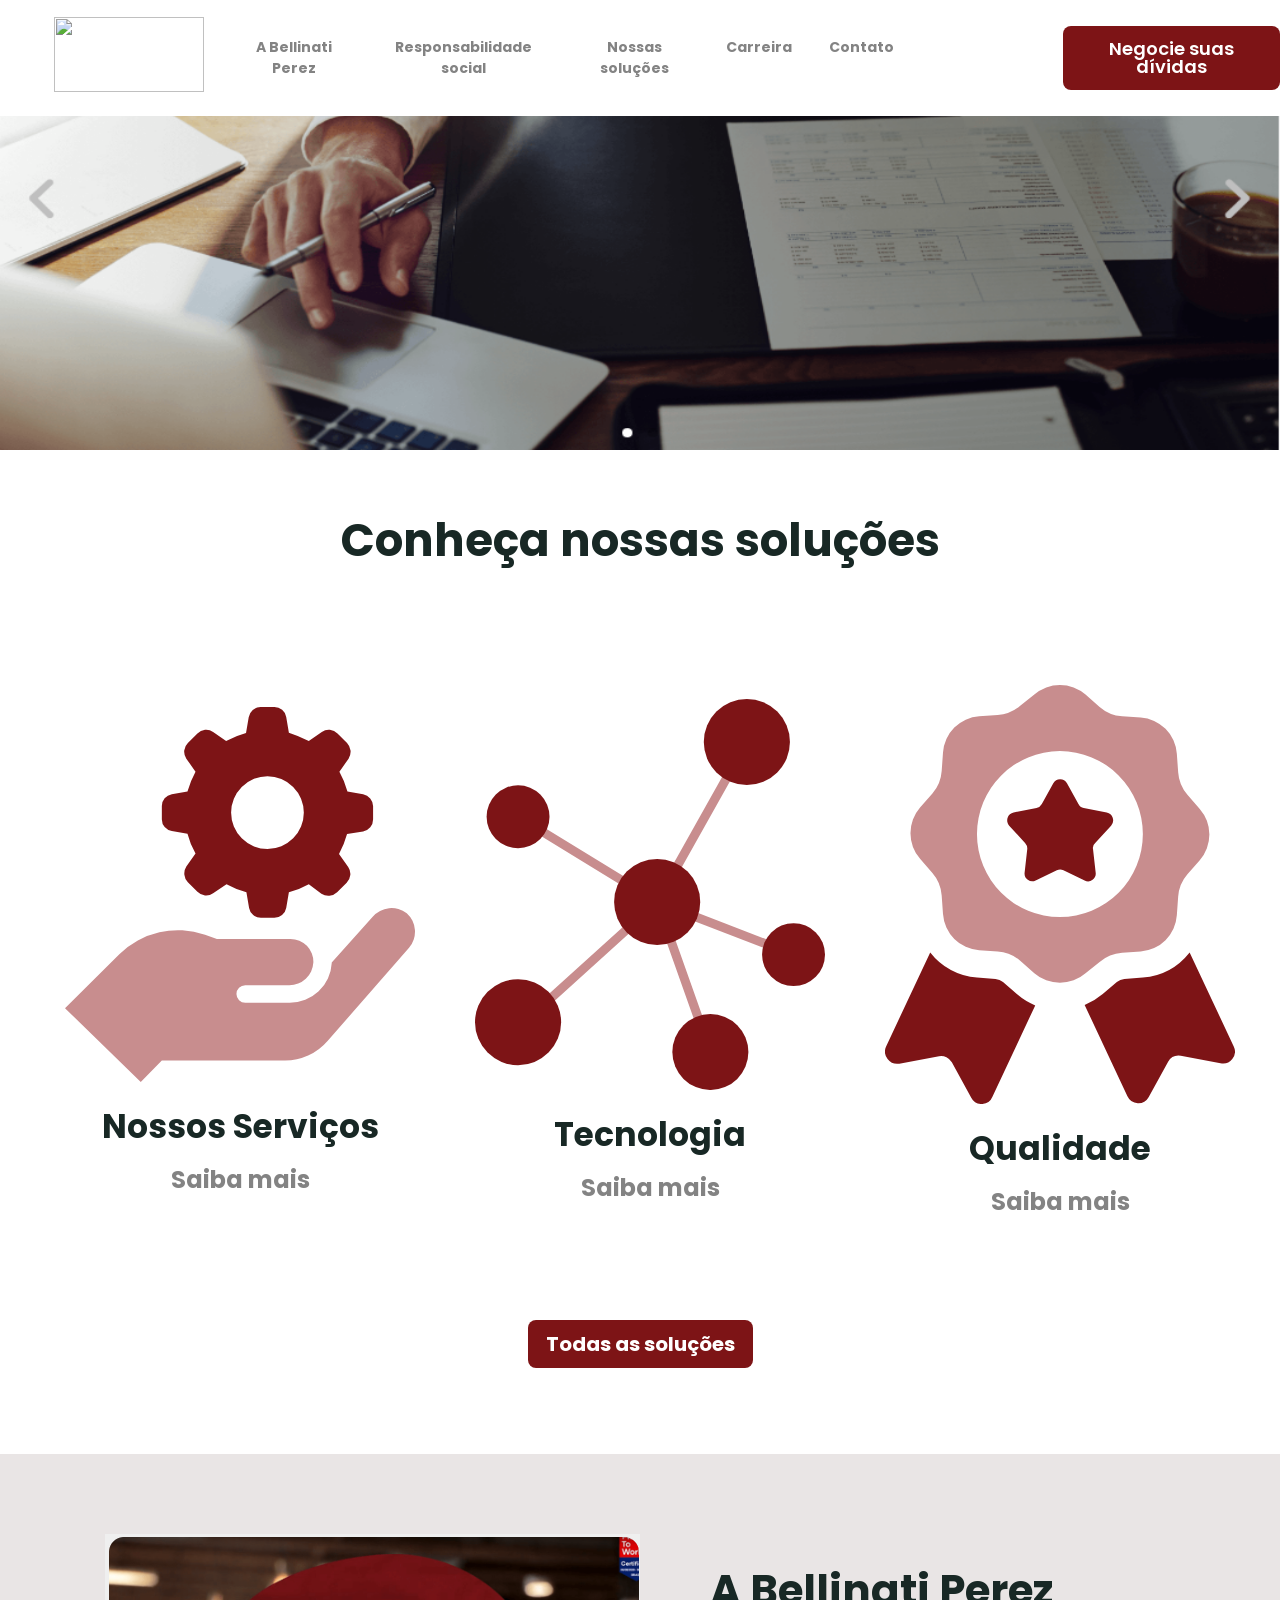
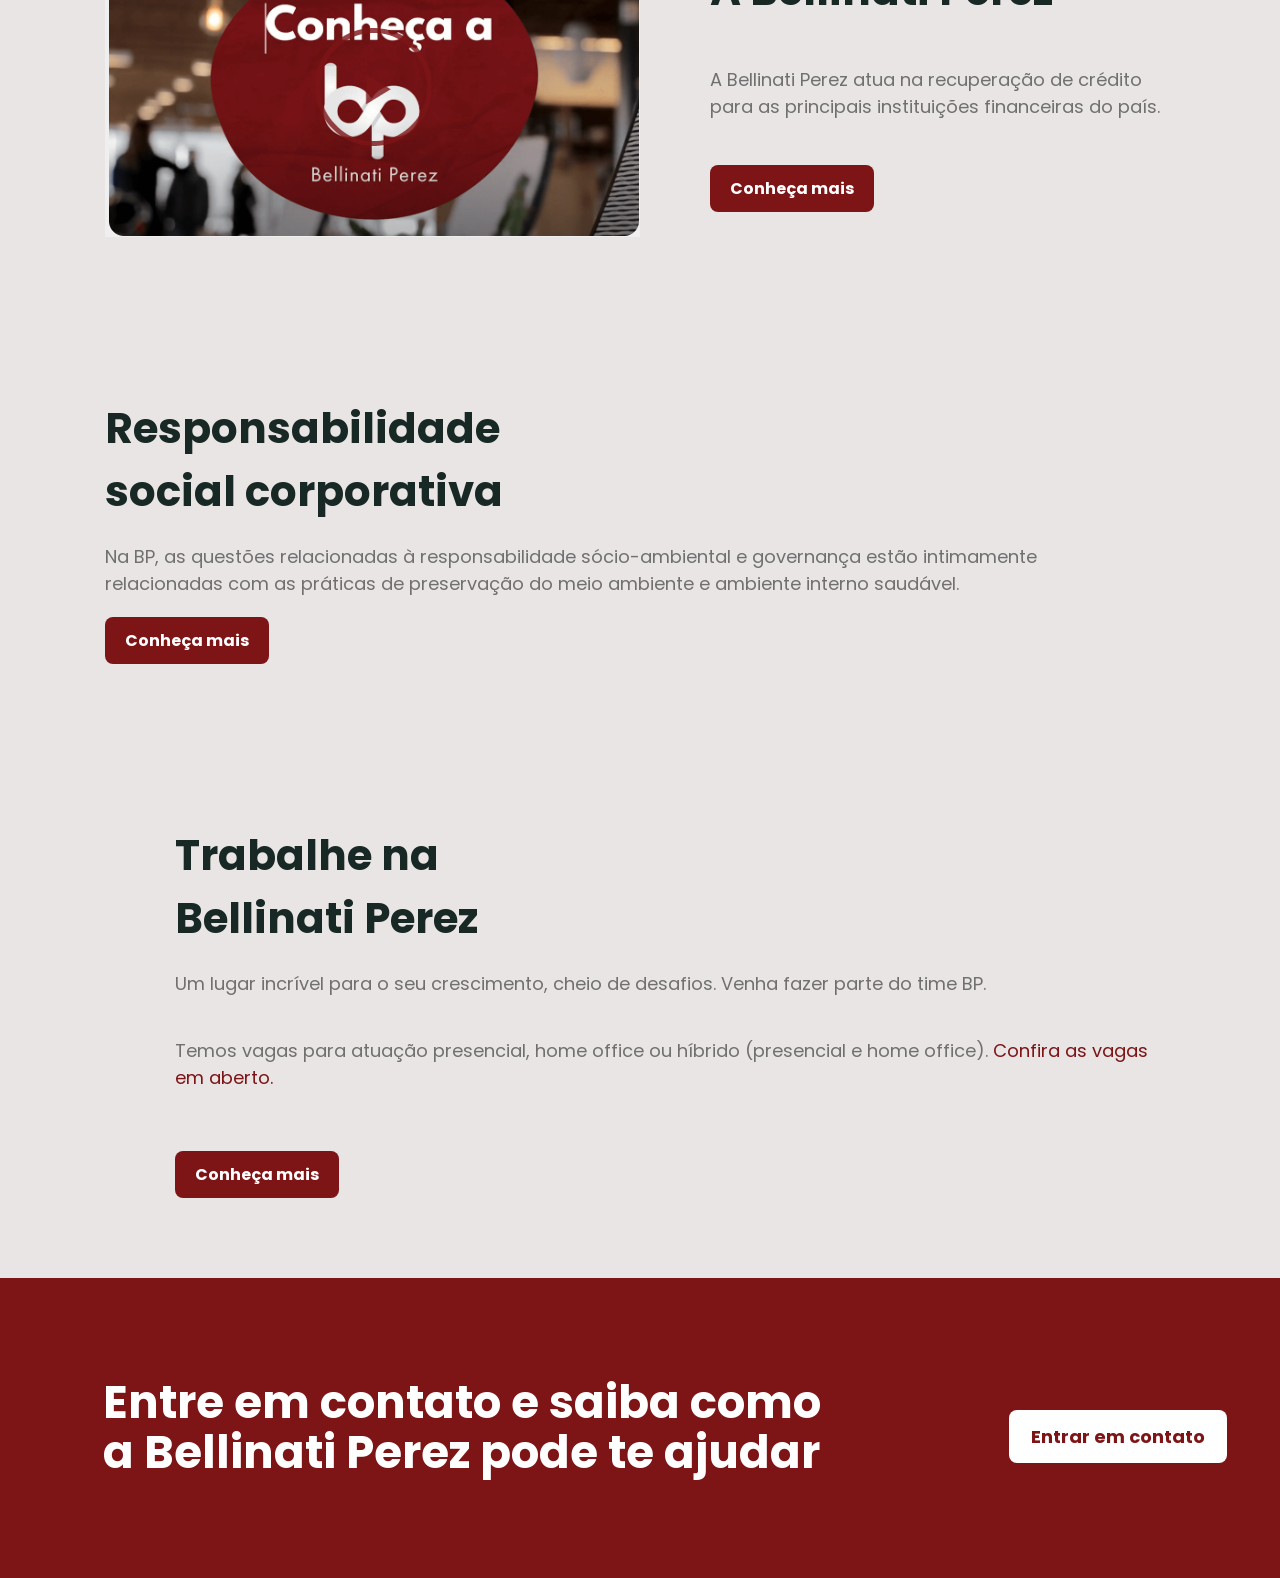
==== commit 1bcb8dab: "Add files via upload" ====
--- a/index.html
+++ b/index.html
@@ -89,11 +89,15 @@
                 </div>
             </div>
         </div>
-
-
     </main>
-
-
+    <footer>
+        <div>
+            <p>Entre em contato e saiba como a Bellinati Perez pode te ajudar</p>
+        </div>
+        <div>
+            <a href="http://" class="btn-footer">Entrar em contato</a>
+        </div>
+    </footer>
 </body>
 <script src="https://kit.fontawesome.com/e38e078162.js" crossorigin="anonymous"></script>
 <script src="javascript.js"></script>
--- a/style.css
+++ b/style.css
@@ -136,14 +136,15 @@
 
  /* seção sobre */
 .sobre {
+    width: 100%;
     background-color: #e9e5e5;
     display: flex;
     flex-flow: column wrap;
-    padding: 150px 105px;
 }
 .sobre1 {
     gap: 70px;
     display: flex;
+    margin: 0 105px;
 }
 .sobre p {
     color: #707070;
@@ -174,8 +175,38 @@
     cursor: pointer;
     text-decoration: none;
 }
-.img-sobre1 {
-    margin: 0;
+footer {
+    width: 100%;
+    background-color: #7d1416;
+    display: flex;
+    color: #ffffff;
+    font-size: 45px;
+    font-weight: bold;
+    text-align: start;
+    align-items: center;
+    flex-flow: row wrap;
+    justify-content: space-around;
+}
+footer div {
+    margin: 50px;
+}
+footer p {
+    padding: 50px;
+    max-width: 750px;
+    letter-spacing: 0ch;
+    line-height: 50px;
+}
+/*botão footer */
+.btn-footer {
+    font-size: 18px;
+    color: #7d1416;
+    background-color: #ffffff;
+    padding: 14px 22px;
+    border: none;
+    border-radius: 8px;
+    text-decoration: none;
+    font-weight: bold;
+    position: relative;
 }
 
 @media (max-width: 1150px) {
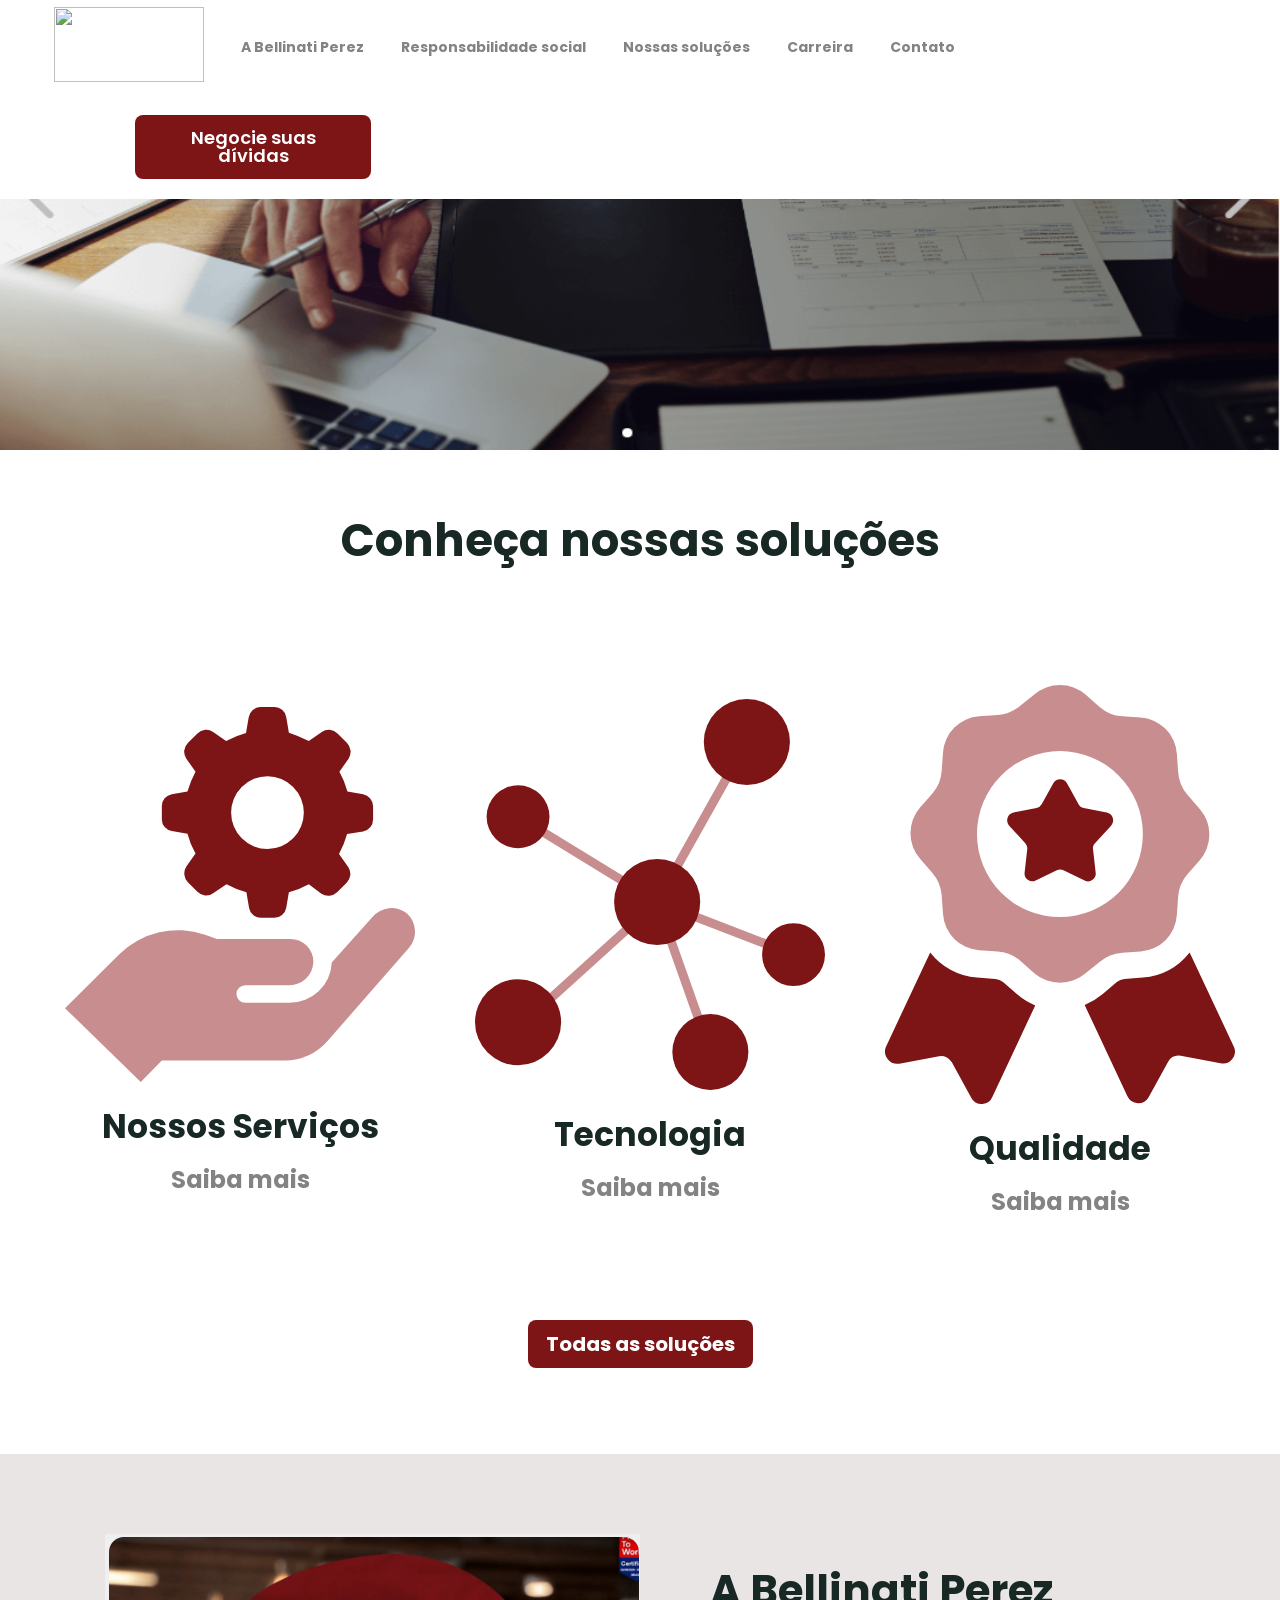
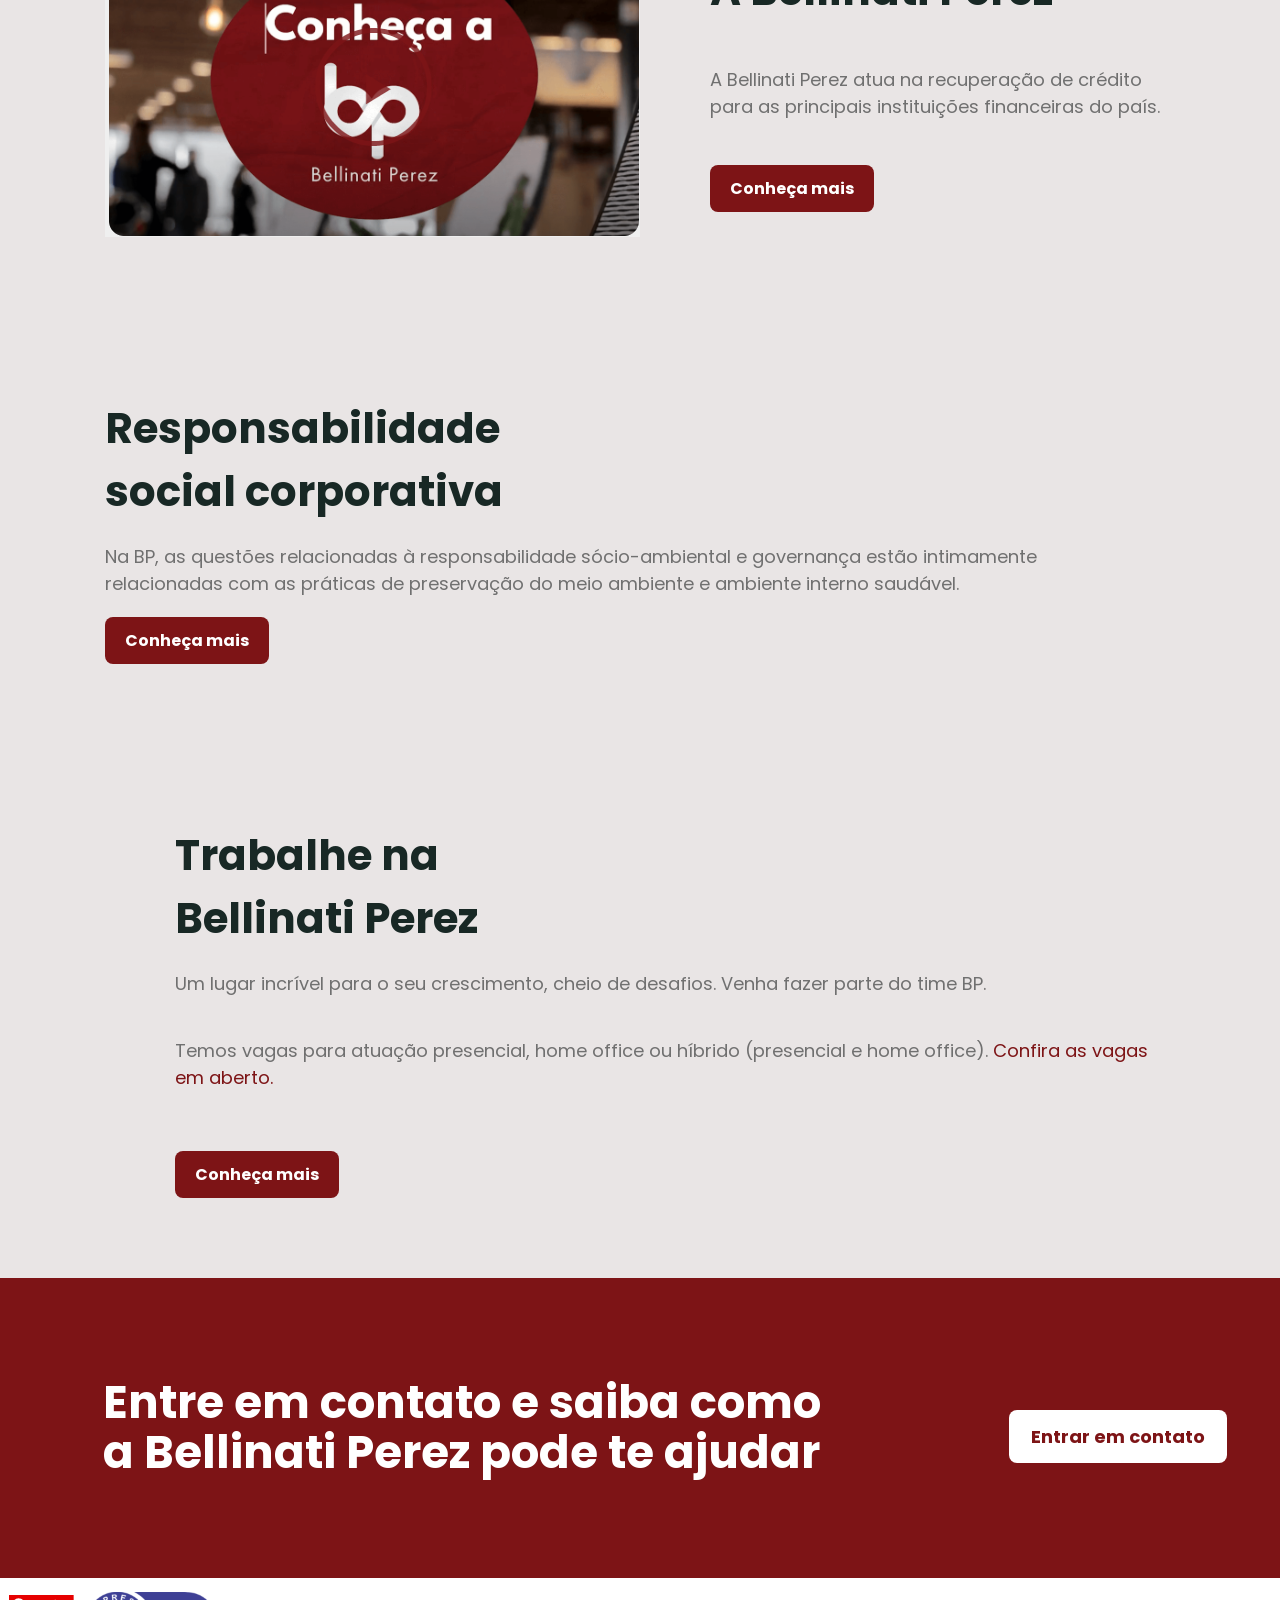
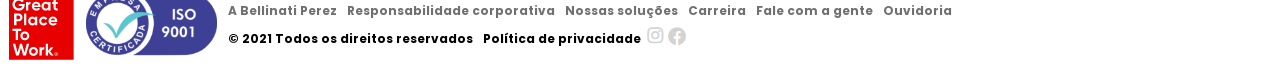
==== commit 3916cddc: "Add files via upload" ====
--- a/index.html
+++ b/index.html
@@ -91,11 +91,43 @@
         </div>
     </main>
     <footer>
-        <div>
-            <p>Entre em contato e saiba como a Bellinati Perez pode te ajudar</p>
+        <div class="Entre-em-contato">
+            <div>
+                <p>Entre em contato e saiba como a Bellinati Perez pode te ajudar</p>
+            </div>
+            <div>
+                <a href="http://" class="btn-footer">Entrar em contato</a>
+            </div>
         </div>
-        <div>
-            <a href="http://" class="btn-footer">Entrar em contato</a>
+        <div class="menu-footer">
+            <div class="img-footer">
+                <img src="./img.footer1.png" alt="">
+                <img src="./img.footer2.png" alt="">
+            </div>
+            <div class="menu-footer1">
+                <div class="lista-menu-superior">
+                    <ul>
+                        <li>A Bellinati Perez</li>
+                        <li>Responsabilidade corporativa</li>
+                        <li>Nossas soluções</li>
+                        <li>Carreira</li>
+                        <li>Fale com a gente</li>
+                        <li>Ouvidoria</li>
+                    </ul>
+                </div>
+                <div class="copyright">
+                    <div>
+                        <ul>
+                            <li>© 2021 Todos os direitos reservados</li>
+                            <li>Política de privacidade</li>
+                        </ul>
+                    </div>
+                    <div>
+                        <a href="#"><img src="./insta.icon.png" alt=""></a>
+                        <a href="#"><img src="./facebook-icon.png" alt=""></a>
+                    </div>
+                </div>
+            </div>
         </div>
     </footer>
 </body>
--- a/style.css
+++ b/style.css
@@ -7,6 +7,7 @@
     display: block;
     position: absolute;
     width: 100%;
+    text-align: center;
 }
 nav {
     display: flex;
@@ -15,6 +16,12 @@
     align-items: center;
     background-color: #ffffff;
     width: 100%;
+    flex-wrap: wrap;
+}
+nav div {
+    display: flex;
+    flex-wrap: wrap;
+    max-width: 2000px;
 }
 .img{
     margin-right: 34px;
@@ -61,6 +68,8 @@
     text-align: center;
     text-decoration: inherit;
     position: relative;
+    margin-bottom: 20px;
+    margin-top: 20px;
 }
 .btn:hover {
     background-color: #861517;
@@ -175,7 +184,7 @@
     cursor: pointer;
     text-decoration: none;
 }
-footer {
+.Entre-em-contato {
     width: 100%;
     background-color: #7d1416;
     display: flex;
@@ -187,10 +196,10 @@
     flex-flow: row wrap;
     justify-content: space-around;
 }
-footer div {
+.Entre-em-contato div {
     margin: 50px;
 }
-footer p {
+.Entre-em-contato p {
     padding: 50px;
     max-width: 750px;
     letter-spacing: 0ch;
@@ -208,6 +217,50 @@
     font-weight: bold;
     position: relative;
 }
+/*ultima parte do footer*/
+.menu-footer{
+    background-color: #ffffff;
+    width: 100%;
+    display: flex;
+    font-size: 12px;
+    align-items: center;
+}
+
+.img-footer{
+    flex-grow: 0;
+    flex-shrink: 0;
+}
+.lista-menu-superior ul {
+    list-style: none;
+    text-decoration: none;
+    display: flex;
+    flex-direction: row;
+    color:#707070;
+    padding: 5px;
+    gap: 10px;
+    font-weight: bold;
+}
+.copyright div ul {
+    list-style: none;
+    text-decoration: none;
+    display: flex;
+    flex-direction: row;
+    padding: 5px;
+    gap: 10px;
+    font-weight: bold;
+}
+.copyright {
+    display: flex;
+    flex-direction: row;
+    text-align: center;
+}
+.menu-footer1  {
+    display: flex;
+    flex-flow: column wrap;
+    align-items: flex-start;
+    text-align: center;
+}
+
 
 @media (max-width: 1150px) {
     nav{
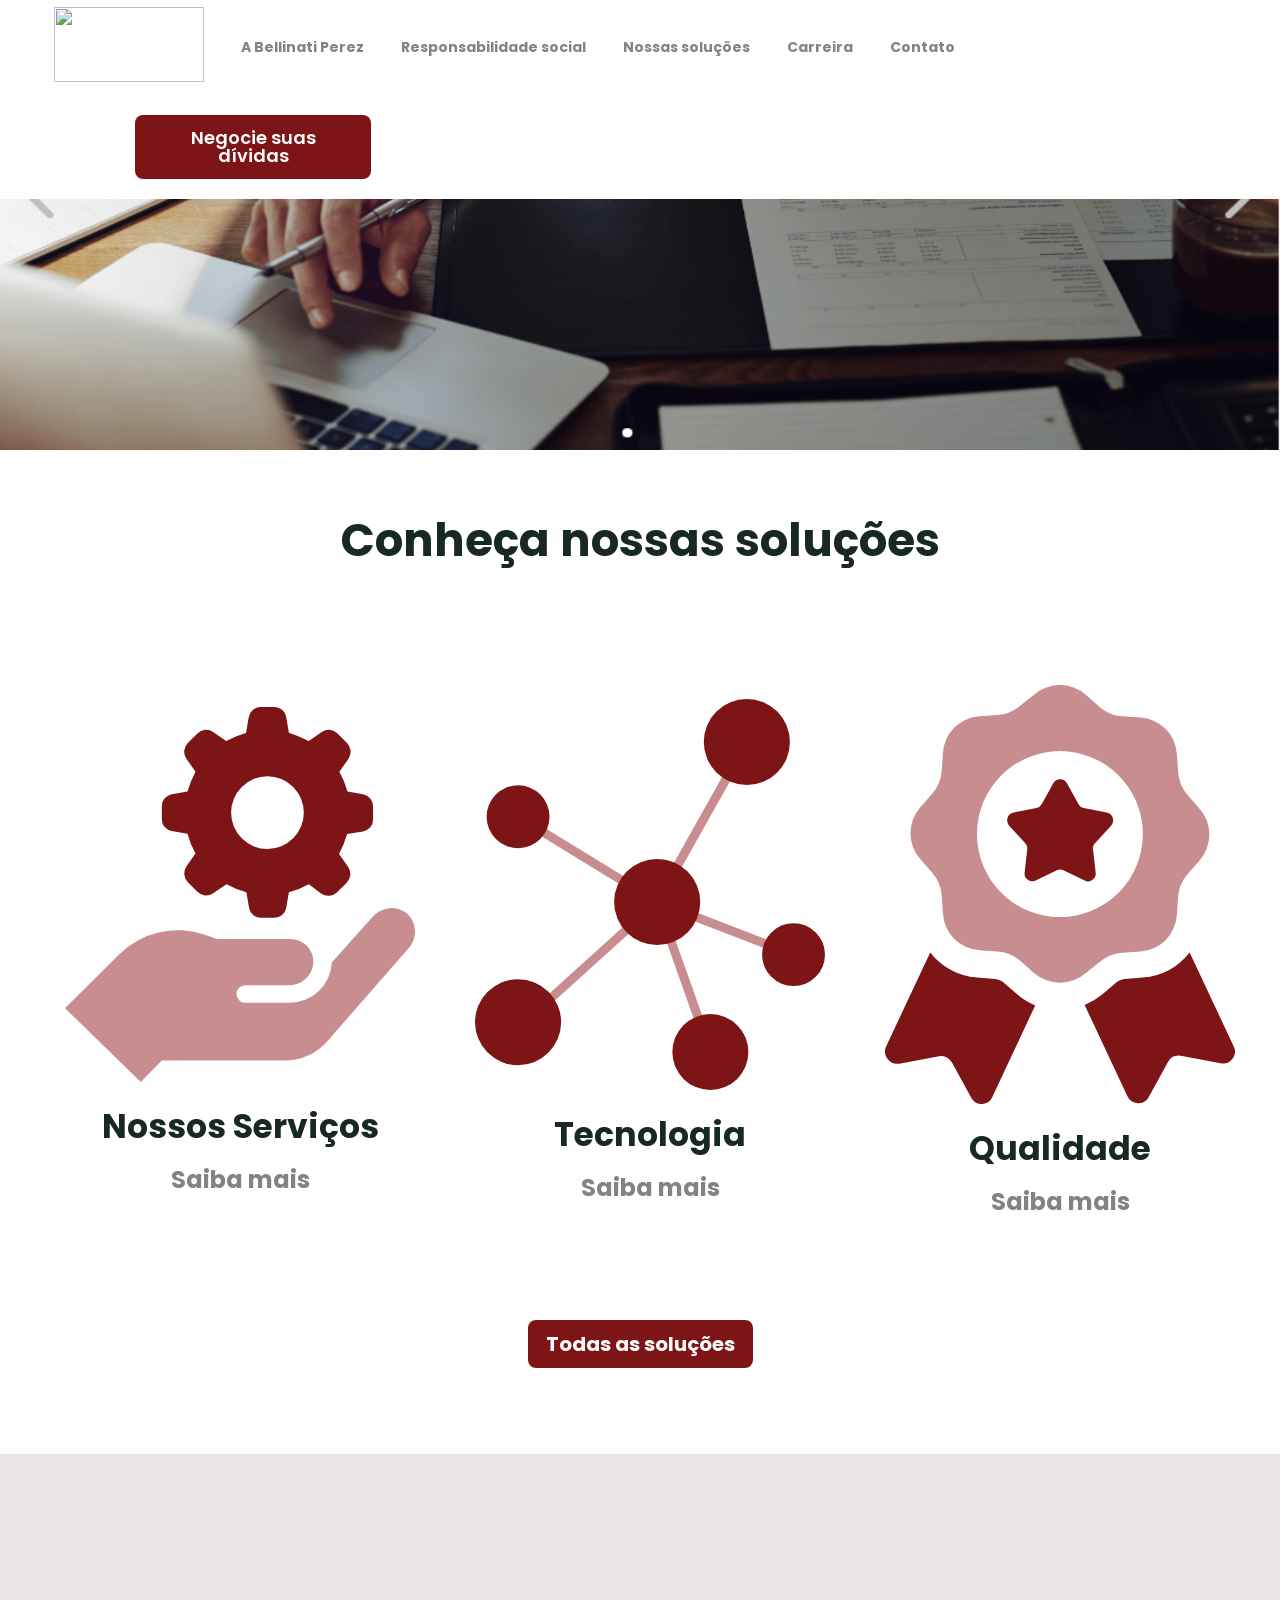
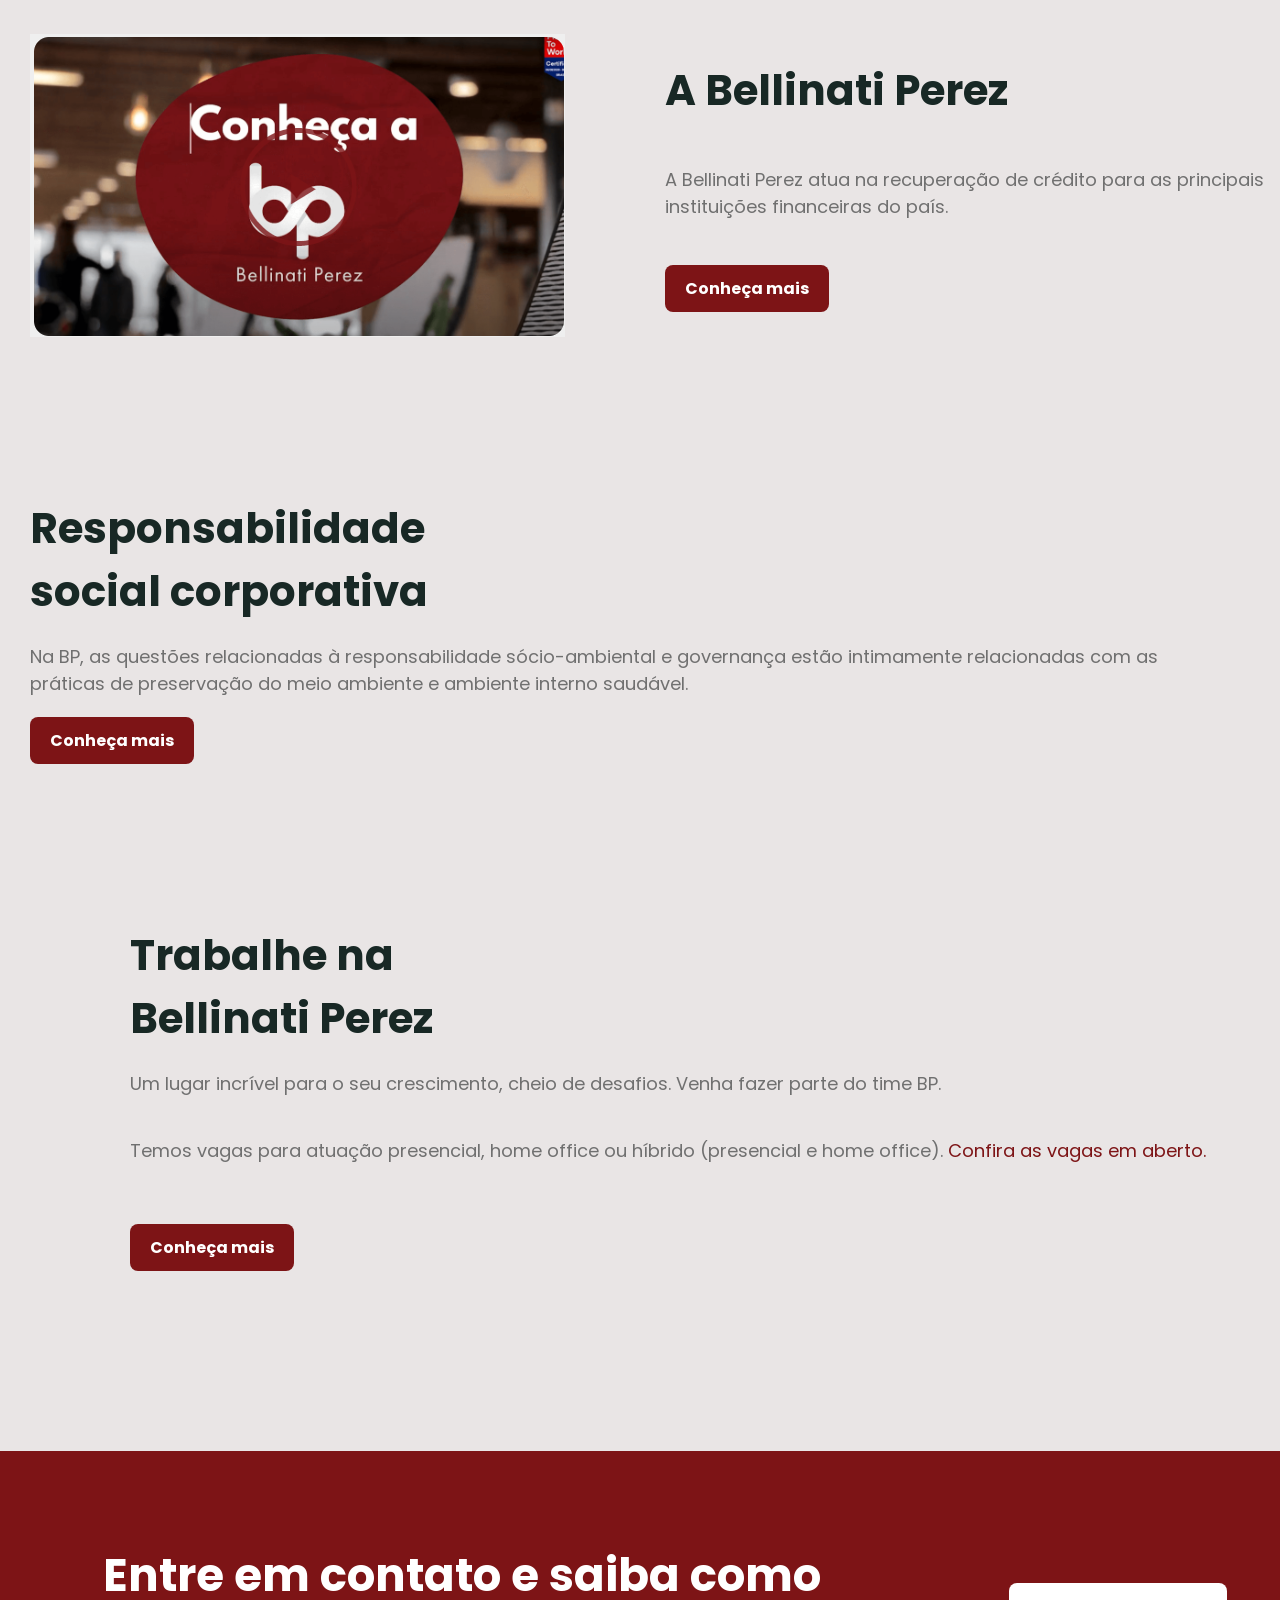
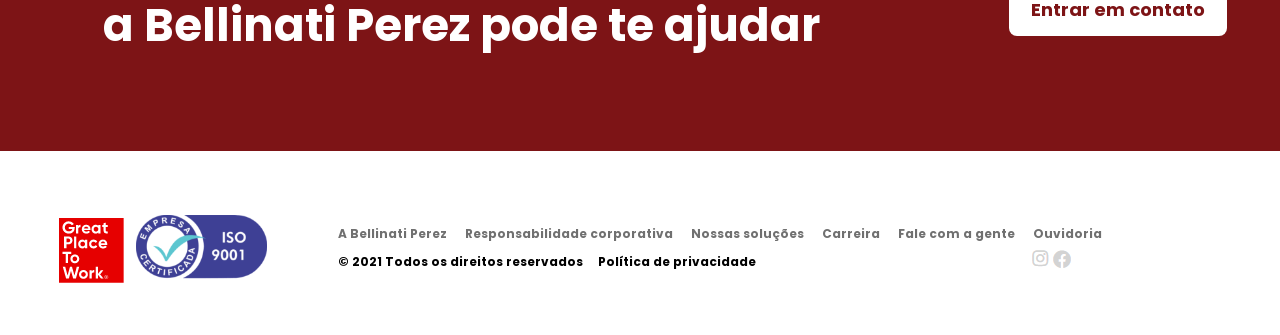
==== commit 18f2c6a1: "Add files via upload" ====
--- a/index.html
+++ b/index.html
@@ -122,7 +122,7 @@
                             <li>Política de privacidade</li>
                         </ul>
                     </div>
-                    <div>
+                    <div class="redes-sociais-icone">
                         <a href="#"><img src="./insta.icon.png" alt=""></a>
                         <a href="#"><img src="./facebook-icon.png" alt=""></a>
                     </div>
--- a/style.css
+++ b/style.css
@@ -149,13 +149,20 @@
     background-color: #e9e5e5;
     display: flex;
     flex-flow: column wrap;
-}
-.sobre1 {
+    padding-top: 100px;
+    padding-bottom: 100px;
+}
+.sobre > .sobre1 {
+    width: 100%;
     gap: 70px;
     display: flex;
-    margin: 0 105px;
+
+}
+.sobre1 > div {
+    margin-left: 30px;
 }
 .sobre p {
+    width: 100%;
     color: #707070;
     font-size: 18px;
     padding: 20px 0;
@@ -225,10 +232,15 @@
     font-size: 12px;
     align-items: center;
 }
-
+.menu-footer > div {
+    margin: 10px;
+    flex-grow: 0;
+    padding: 40px 0px 30px 40px;
+}
 .img-footer{
     flex-grow: 0;
     flex-shrink: 0;
+    padding: 40px;
 }
 .lista-menu-superior ul {
     list-style: none;
@@ -237,7 +249,7 @@
     flex-direction: row;
     color:#707070;
     padding: 5px;
-    gap: 10px;
+    gap: 18px;
     font-weight: bold;
 }
 .copyright div ul {
@@ -246,7 +258,7 @@
     display: flex;
     flex-direction: row;
     padding: 5px;
-    gap: 10px;
+    gap: 15px;
     font-weight: bold;
 }
 .copyright {
@@ -254,11 +266,15 @@
     flex-direction: row;
     text-align: center;
 }
-.menu-footer1  {
+.menu-footer1 {
     display: flex;
     flex-flow: column wrap;
     align-items: flex-start;
     text-align: center;
+    padding-left: 0;
+}
+.redes-sociais-icone {
+    padding-left: 270px;
 }
 
 
